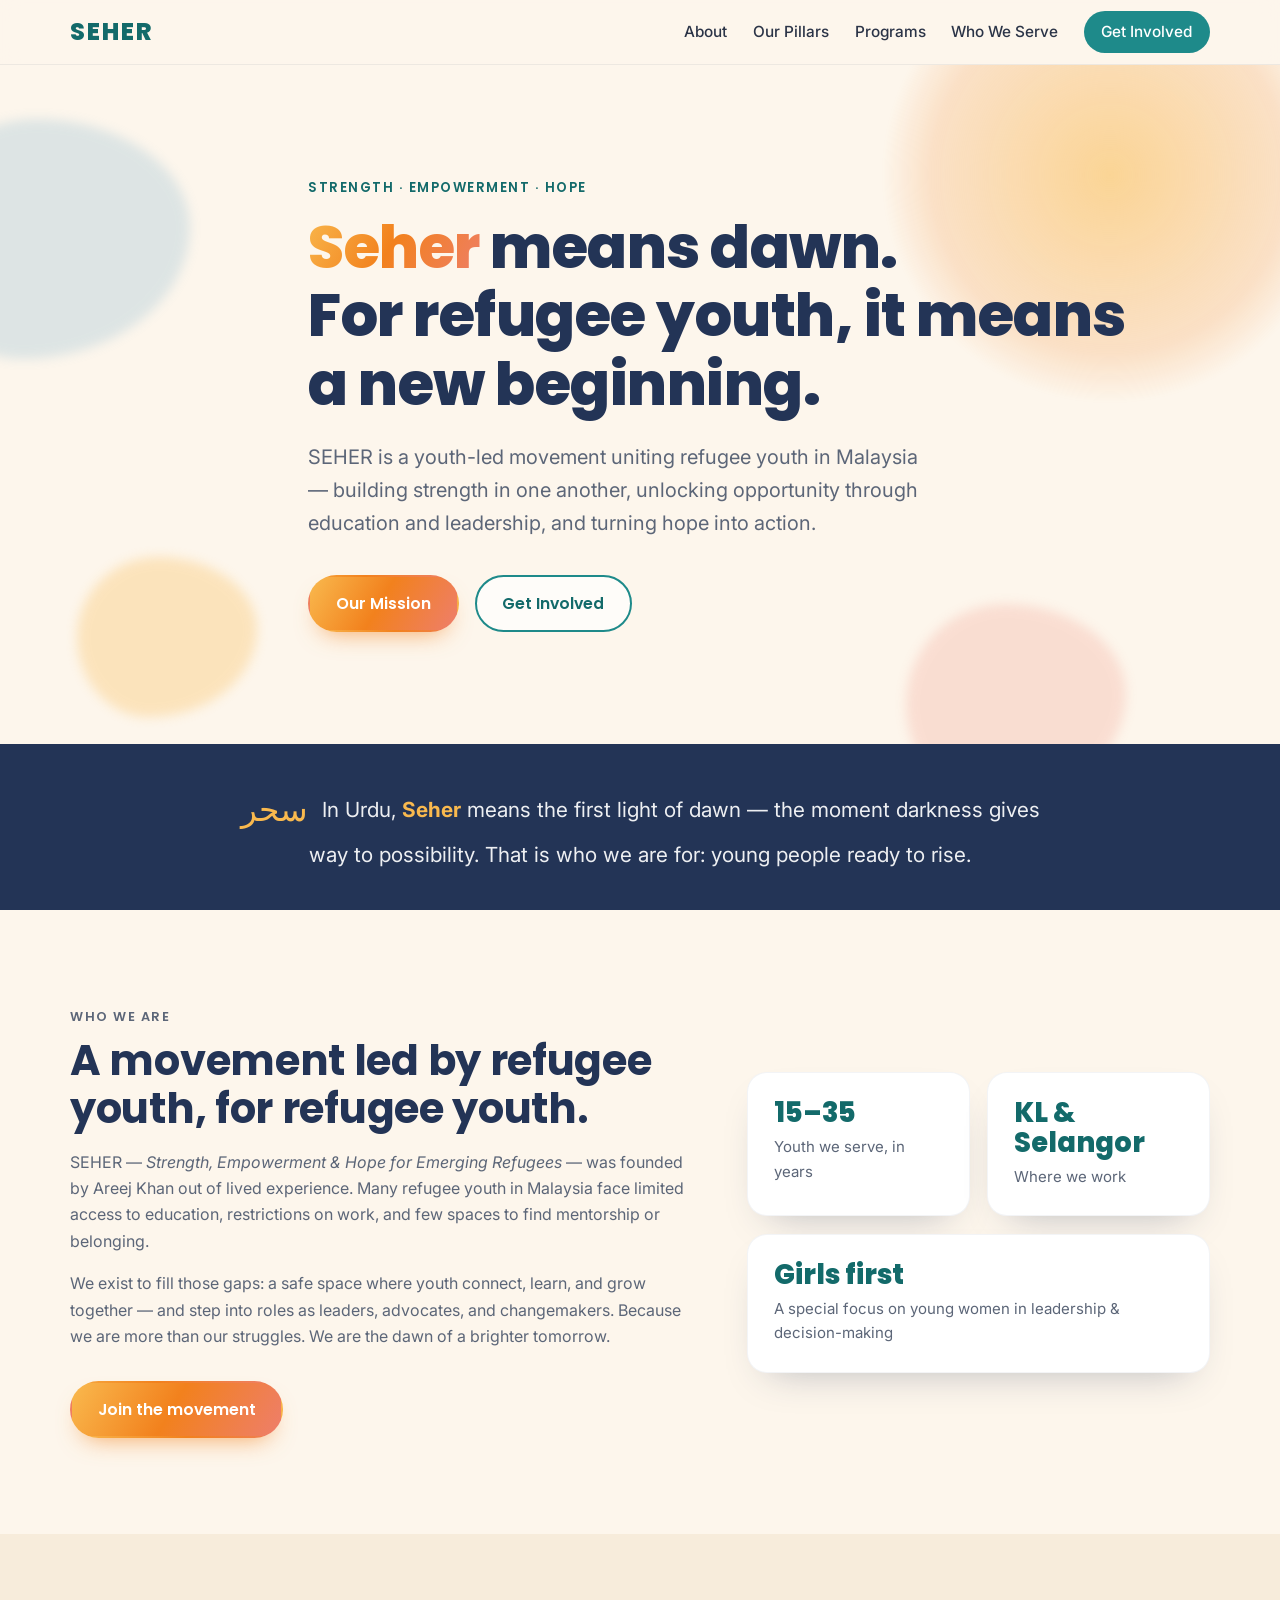
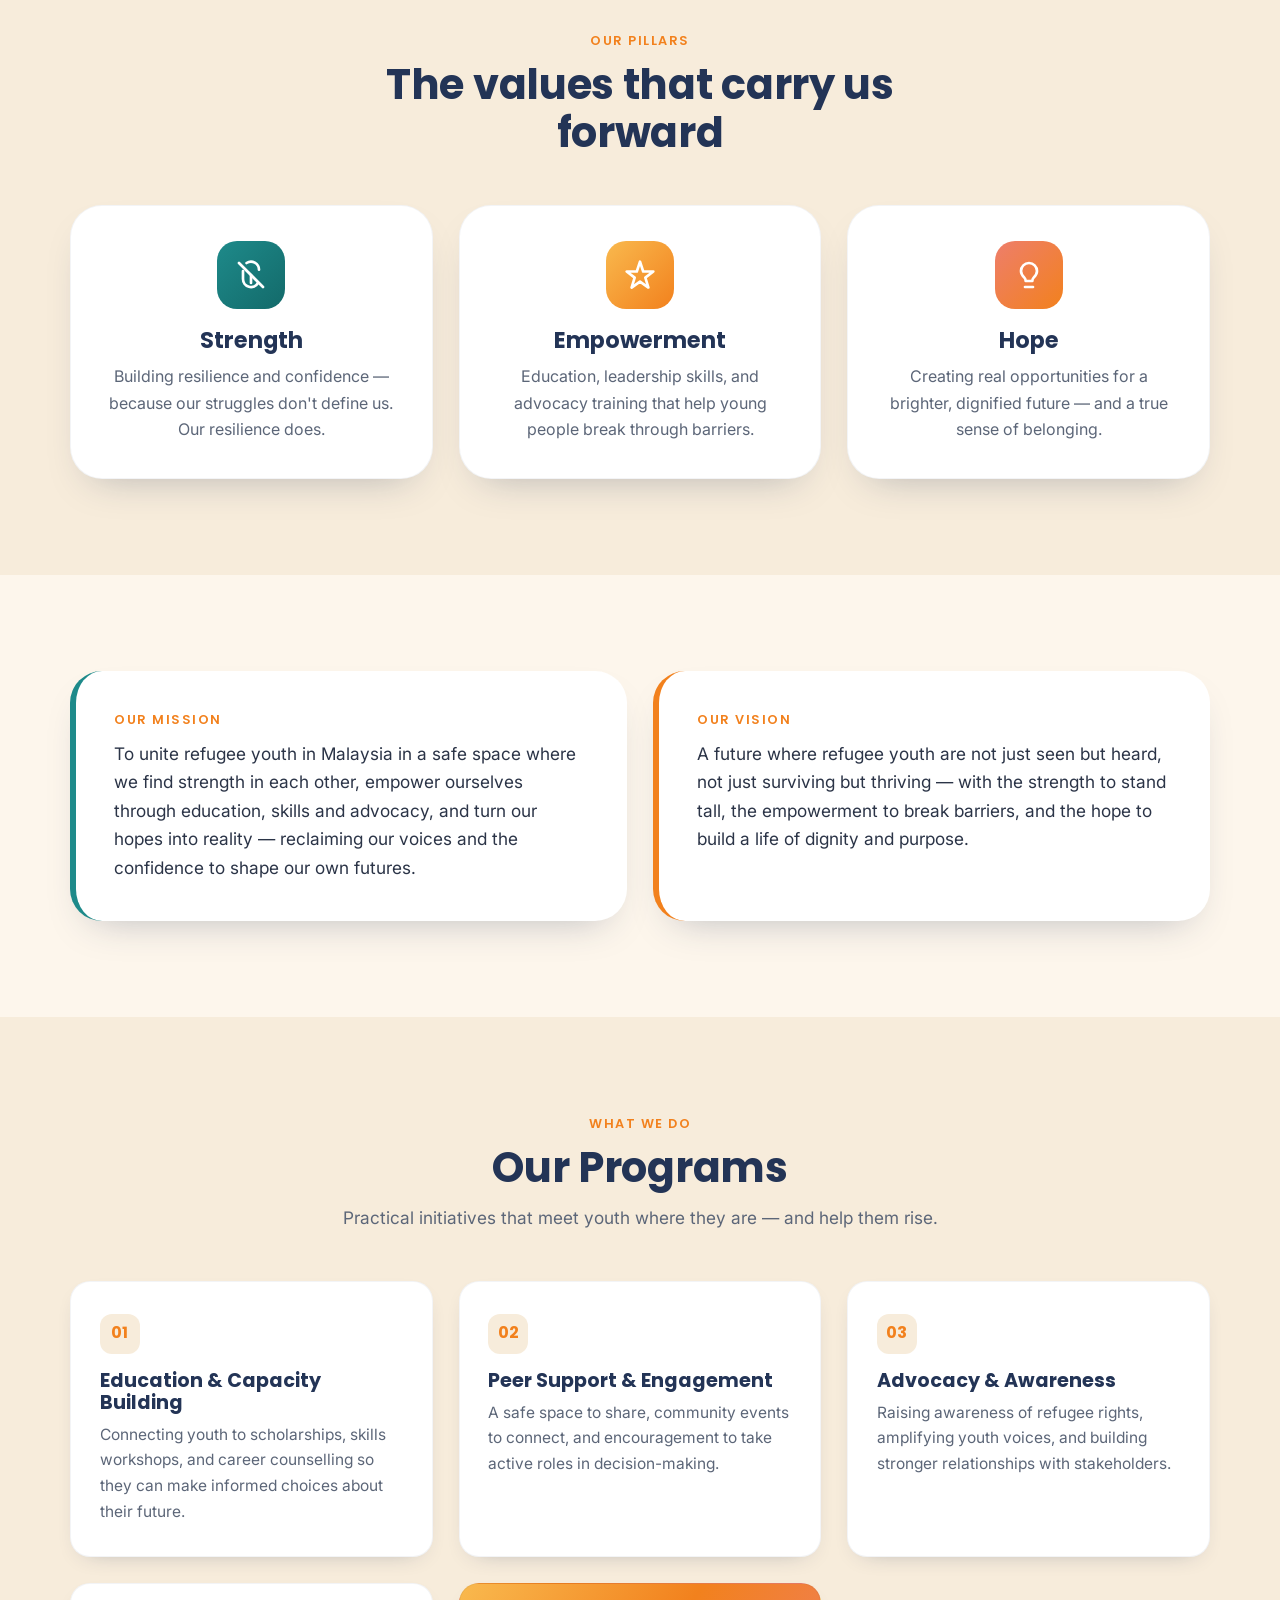
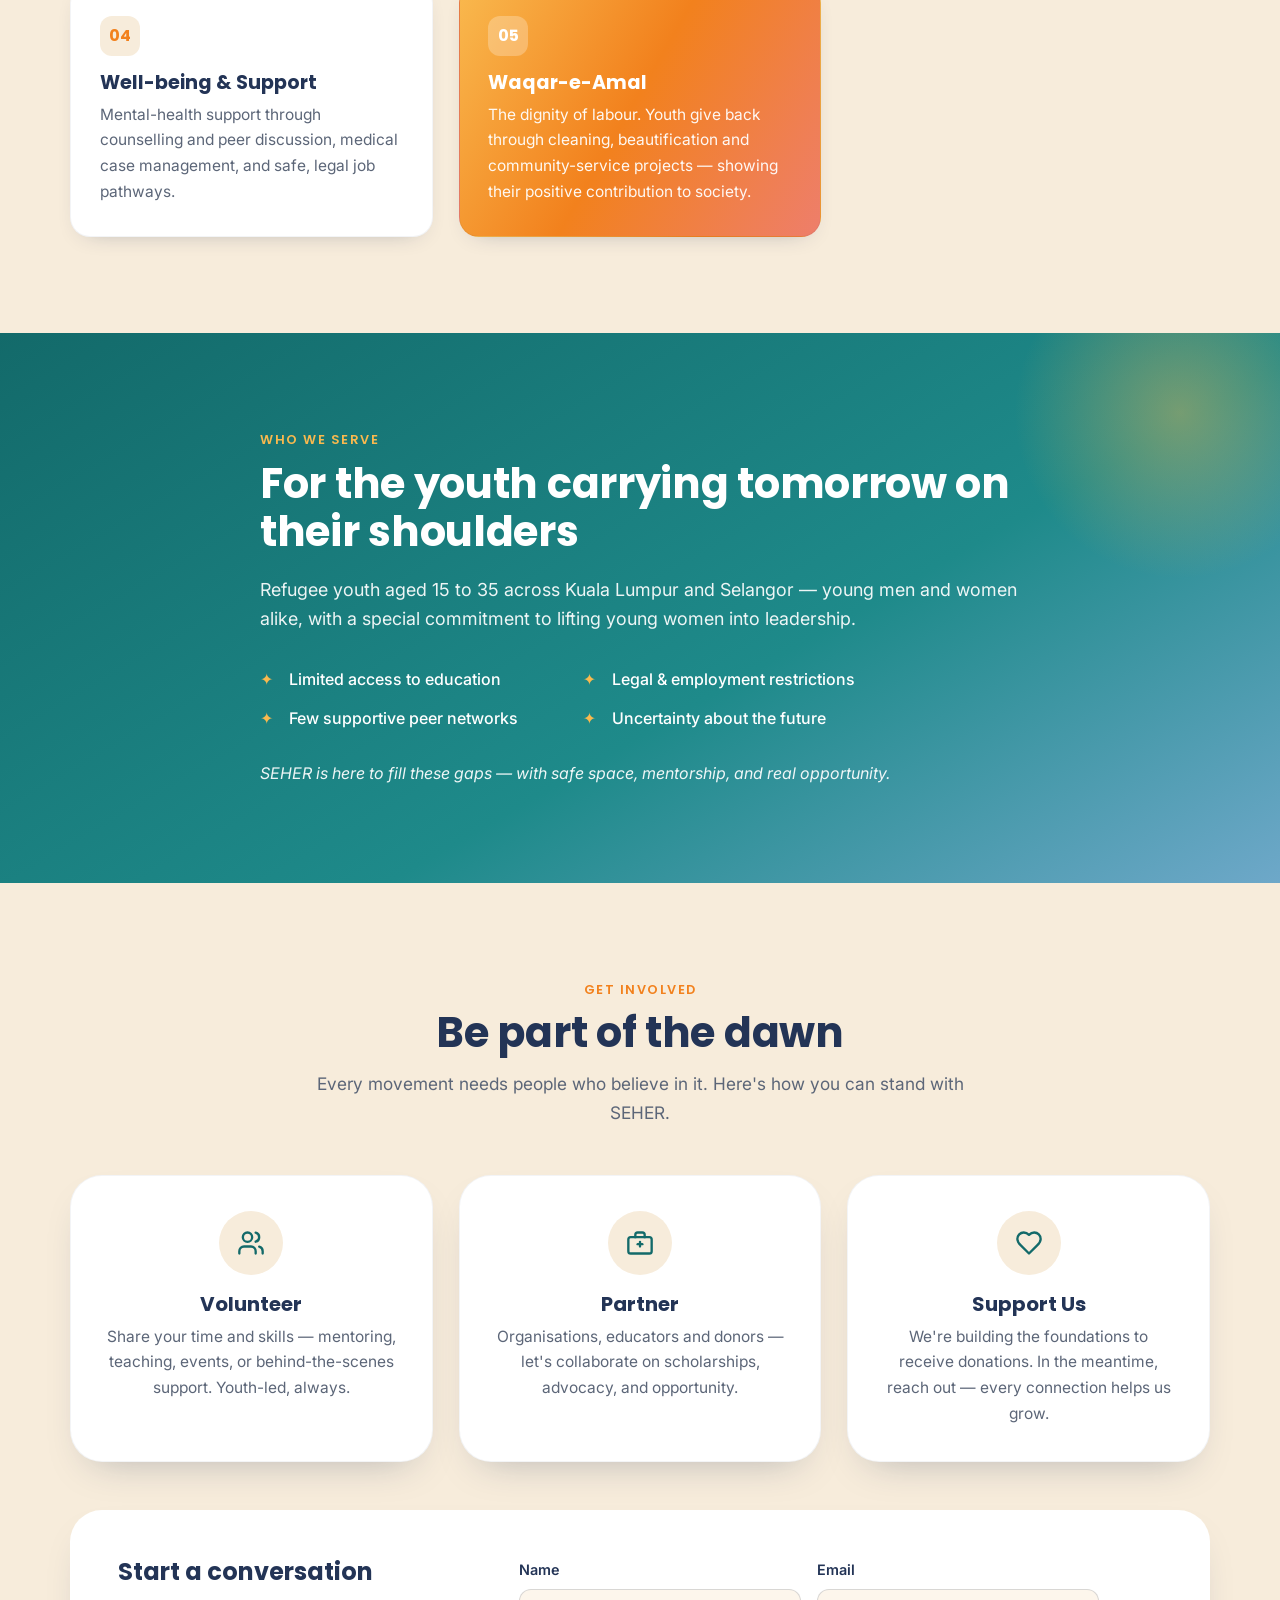
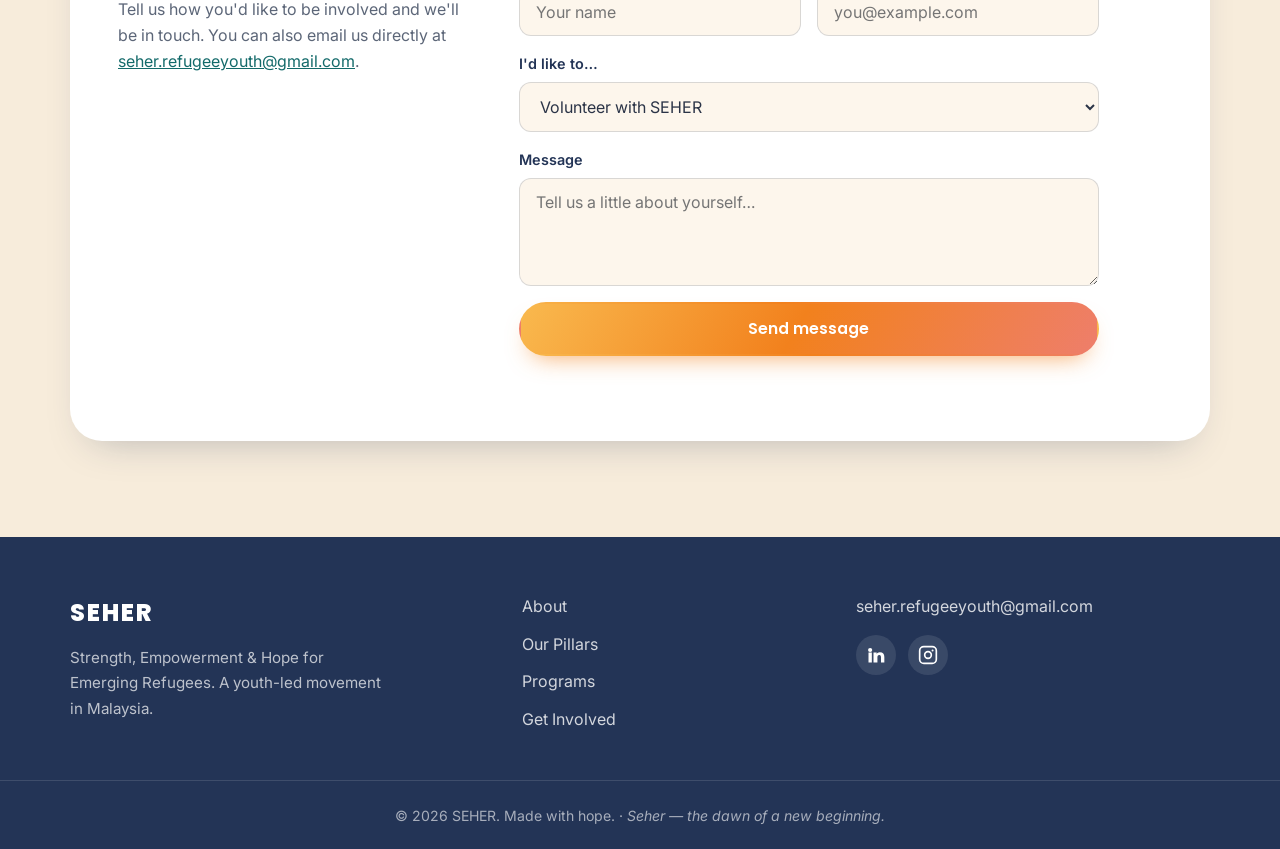
==== index.html @ a23292b6 "Add files via upload" ====
<!DOCTYPE html>
<html lang="en">
<head>
  <meta charset="UTF-8" />
  <meta name="viewport" content="width=device-width, initial-scale=1.0" />
  <title>SEHER — Strength, Empowerment &amp; Hope for Emerging Refugees</title>
  <meta name="description" content="SEHER is a youth-led movement empowering refugee youth in Malaysia through education, leadership, advocacy and community — turning hope into action." />

  <!-- Open Graph / social sharing -->
  <meta property="og:type" content="website" />
  <meta property="og:title" content="SEHER — Strength, Empowerment &amp; Hope for Emerging Refugees" />
  <meta property="og:description" content="A youth-led movement empowering refugee youth in Malaysia. Seher means dawn — a new beginning." />
  <meta property="og:image" content="assets/seher-logo.png" />

  <!-- Favicon: a small sunrise drawn inline, no file needed -->
  <link rel="icon" href="data:image/svg+xml,%3Csvg xmlns='http://www.w3.org/2000/svg' viewBox='0 0 32 32'%3E%3Ccircle cx='16' cy='18' r='8' fill='%23F9B94E'/%3E%3Crect x='2' y='22' width='28' height='8' fill='%232E9C9C'/%3E%3C/svg%3E" />

  <!-- Fonts -->
  <link rel="preconnect" href="https://fonts.googleapis.com" />
  <link rel="preconnect" href="https://fonts.gstatic.com" crossorigin />
  <link href="https://fonts.googleapis.com/css2?family=Poppins:wght@500;600;700;800&family=Inter:wght@400;500;600&display=swap" rel="stylesheet" />

  <link rel="stylesheet" href="styles.css" />
</head>
<body>

  <!-- ============ HEADER ============ -->
  <header class="site-header" id="top">
    <div class="container header-inner">
      <a href="#top" class="brand" aria-label="SEHER home">
        <img src="assets/seher-logo.png" alt="SEHER logo" class="brand-logo"
             onerror="this.style.display='none'; document.getElementById('brand-fallback').style.display='flex';" />
        <span id="brand-fallback" class="brand-fallback" style="display:none;">SEHER</span>
      </a>

      <nav class="nav" id="nav">
        <a href="#about">About</a>
        <a href="#pillars">Our Pillars</a>
        <a href="#programs">Programs</a>
        <a href="#serve">Who We Serve</a>
        <a href="#involved" class="nav-cta">Get Involved</a>
      </nav>

      <button class="nav-toggle" id="navToggle" aria-label="Open menu" aria-expanded="false">
        <span></span><span></span><span></span>
      </button>
    </div>
  </header>

  <!-- ============ HERO ============ -->
  <section class="hero">
    <!-- decorative sunrise scene -->
    <div class="hero-art" aria-hidden="true">
      <div class="sun"></div>
      <div class="blob blob-1"></div>
      <div class="blob blob-2"></div>
      <div class="blob blob-3"></div>
    </div>

    <div class="container hero-inner">
      <div class="hero-logo-col">
        <img src="assets/seher-logo.png" alt="SEHER logo" class="hero-logo"
             onerror="this.style.display='none';" />
      </div>
      <div class="hero-text">
      <p class="eyebrow">Strength · Empowerment · Hope</p>
      <h1 class="hero-title">
        <span class="accent">Seher</span> means dawn.<br />
        For refugee youth, it means a&nbsp;new&nbsp;beginning.
      </h1>
      <p class="hero-sub">
        SEHER is a youth-led movement uniting refugee youth in Malaysia —
        building strength in one another, unlocking opportunity through education and leadership,
        and turning hope into action.
      </p>
      <div class="hero-actions">
        <a href="#mission" class="btn btn-primary">Our Mission</a>
        <a href="#involved" class="btn btn-ghost">Get Involved</a>
      </div>
      </div>
    </div>
  </section>

  <!-- ============ MEANING STRIP ============ -->
  <section class="meaning">
    <div class="container">
      <p>
        <span class="meaning-word">سحر</span>
        In Urdu, <strong>Seher</strong> means the first light of dawn — the moment darkness gives way to possibility.
        That is who we are for: young people ready to rise.
      </p>
    </div>
  </section>

  <!-- ============ ABOUT ============ -->
  <section class="section" id="about">
    <div class="container about-grid">
      <div class="about-copy">
        <p class="section-eyebrow">Who We Are</p>
        <h2 class="section-title">A movement led by refugee youth, for refugee youth.</h2>
        <p>
          SEHER — <em>Strength, Empowerment &amp; Hope for Emerging Refugees</em> — was founded by
          Areej Khan out of lived experience. Many refugee youth in Malaysia face limited
          access to education, restrictions on work, and few spaces to find mentorship or belonging.
        </p>
        <p>
          We exist to fill those gaps: a safe space where youth connect, learn, and grow together —
          and step into roles as leaders, advocates, and changemakers. Because we are more than our
          struggles. We are the dawn of a brighter tomorrow.
        </p>
        <a href="#involved" class="btn btn-primary">Join the movement</a>
      </div>
      <div class="about-stats">
        <div class="stat-card">
          <span class="stat-num">15–35</span>
          <span class="stat-label">Youth we serve, in years</span>
        </div>
        <div class="stat-card">
          <span class="stat-num">KL &amp; Selangor</span>
          <span class="stat-label">Where we work</span>
        </div>
        <div class="stat-card stat-wide">
          <span class="stat-num">Girls first</span>
          <span class="stat-label">A special focus on young women in leadership &amp; decision-making</span>
        </div>
      </div>
    </div>
  </section>

  <!-- ============ PILLARS ============ -->
  <section class="section section-tint" id="pillars">
    <div class="container">
      <div class="section-head">
        <p class="section-eyebrow">Our Pillars</p>
        <h2 class="section-title">The values that carry us forward</h2>
      </div>
      <div class="pillars-grid">
        <article class="pillar-card">
          <div class="pillar-icon icon-strength" aria-hidden="true">
            <svg viewBox="0 0 24 24" fill="none" stroke="currentColor" stroke-width="2" stroke-linecap="round" stroke-linejoin="round"><path d="M18 8a6 6 0 0 0-9.33-5"/><path d="M6 9v6a6 6 0 0 0 11.21 3"/><path d="m3 3 18 18"/><path d="M12 12v6"/></svg>
          </div>
          <h3>Strength</h3>
          <p>Building resilience and confidence — because our struggles don't define us. Our resilience does.</p>
        </article>
        <article class="pillar-card">
          <div class="pillar-icon icon-empower" aria-hidden="true">
            <svg viewBox="0 0 24 24" fill="none" stroke="currentColor" stroke-width="2" stroke-linecap="round" stroke-linejoin="round"><path d="m12 2 2.4 7.4H22l-6 4.6 2.3 7.4L12 17l-6.3 4.4L8 14 2 9.4h7.6z"/></svg>
          </div>
          <h3>Empowerment</h3>
          <p>Education, leadership skills, and advocacy training that help young people break through barriers.</p>
        </article>
        <article class="pillar-card">
          <div class="pillar-icon icon-hope" aria-hidden="true">
            <svg viewBox="0 0 24 24" fill="none" stroke="currentColor" stroke-width="2" stroke-linecap="round" stroke-linejoin="round"><path d="M12 3a6 6 0 0 0-6 6c0 2.5 1.5 4 2.5 5 .8.8 1 1.5 1 2.5h5c0-1 .2-1.7 1-2.5 1-1 2.5-2.5 2.5-5a6 6 0 0 0-6-6Z"/><path d="M9 21h6"/></svg>
          </div>
          <h3>Hope</h3>
          <p>Creating real opportunities for a brighter, dignified future — and a true sense of belonging.</p>
        </article>
      </div>
    </div>
  </section>

  <!-- ============ MISSION & VISION ============ -->
  <section class="section" id="mission">
    <div class="container mv-grid">
      <div class="mv-card">
        <p class="section-eyebrow">Our Mission</p>
        <p class="mv-text">
          To unite refugee youth in Malaysia in a safe space where we find strength in
          each other, empower ourselves through education, skills and advocacy, and turn our hopes
          into reality — reclaiming our voices and the confidence to shape our own futures.
        </p>
      </div>
      <div class="mv-card mv-card-alt">
        <p class="section-eyebrow">Our Vision</p>
        <p class="mv-text">
          A future where refugee youth are not just seen but heard, not just surviving but
          thriving — with the strength to stand tall, the empowerment to break barriers, and the
          hope to build a life of dignity and purpose.
        </p>
      </div>
    </div>
  </section>

  <!-- ============ PROGRAMS ============ -->
  <section class="section section-tint" id="programs">
    <div class="container">
      <div class="section-head">
        <p class="section-eyebrow">What We Do</p>
        <h2 class="section-title">Our Programs</h2>
        <p class="section-lead">Practical initiatives that meet youth where they are — and help them rise.</p>
      </div>
      <div class="programs-grid">
        <article class="program-card">
          <span class="program-tag">01</span>
          <h3>Education &amp; Capacity Building</h3>
          <p>Connecting youth to scholarships, skills workshops, and career counselling so they can make informed choices about their future.</p>
        </article>
        <article class="program-card">
          <span class="program-tag">02</span>
          <h3>Peer Support &amp; Engagement</h3>
          <p>A safe space to share, community events to connect, and encouragement to take active roles in decision-making.</p>
        </article>
        <article class="program-card">
          <span class="program-tag">03</span>
          <h3>Advocacy &amp; Awareness</h3>
          <p>Raising awareness of refugee rights, amplifying youth voices, and building stronger relationships with stakeholders.</p>
        </article>
        <article class="program-card">
          <span class="program-tag">04</span>
          <h3>Well-being &amp; Support</h3>
          <p>Mental-health support through counselling and peer discussion, medical case management, and safe, legal job pathways.</p>
        </article>
        <article class="program-card program-card-feature">
          <span class="program-tag">05</span>
          <h3>Waqar-e-Amal</h3>
          <p>The dignity of labour. Youth give back through cleaning, beautification and community-service projects — showing their positive contribution to society.</p>
        </article>
      </div>
    </div>
  </section>

  <!-- ============ WHO WE SERVE ============ -->
  <section class="section serve" id="serve">
    <div class="container serve-inner">
      <p class="section-eyebrow light">Who We Serve</p>
      <h2 class="section-title light">For the youth carrying tomorrow on their shoulders</h2>
      <p class="serve-lead">
        Refugee youth aged 15 to 35 across Kuala Lumpur and Selangor — young men and
        women alike, with a special commitment to lifting young women into leadership.
      </p>
      <ul class="serve-list">
        <li>Limited access to education</li>
        <li>Legal &amp; employment restrictions</li>
        <li>Few supportive peer networks</li>
        <li>Uncertainty about the future</li>
      </ul>
      <p class="serve-note">SEHER is here to fill these gaps — with safe space, mentorship, and real opportunity.</p>
    </div>
  </section>

  <!-- ============ GET INVOLVED ============ -->
  <section class="section section-tint" id="involved">
    <div class="container">
      <div class="section-head">
        <p class="section-eyebrow">Get Involved</p>
        <h2 class="section-title">Be part of the dawn</h2>
        <p class="section-lead">Every movement needs people who believe in it. Here's how you can stand with SEHER.</p>
      </div>

      <div class="involved-grid">
        <article class="involved-card">
          <div class="involved-icon" aria-hidden="true">
            <svg viewBox="0 0 24 24" fill="none" stroke="currentColor" stroke-width="2" stroke-linecap="round" stroke-linejoin="round"><path d="M16 21v-2a4 4 0 0 0-4-4H6a4 4 0 0 0-4 4v2"/><circle cx="9" cy="7" r="4"/><path d="M22 21v-2a4 4 0 0 0-3-3.87"/><path d="M16 3.13a4 4 0 0 1 0 7.75"/></svg>
          </div>
          <h3>Volunteer</h3>
          <p>Share your time and skills — mentoring, teaching, events, or behind-the-scenes support. Youth-led, always.</p>
        </article>
        <article class="involved-card">
          <div class="involved-icon" aria-hidden="true">
            <svg viewBox="0 0 24 24" fill="none" stroke="currentColor" stroke-width="2" stroke-linecap="round" stroke-linejoin="round"><path d="M8 7V5a2 2 0 0 1 2-2h4a2 2 0 0 1 2 2v2"/><rect x="2" y="7" width="20" height="14" rx="2"/><path d="M12 11v4"/><path d="M10 13h4"/></svg>
          </div>
          <h3>Partner</h3>
          <p>Organisations, educators and donors — let's collaborate on scholarships, advocacy, and opportunity.</p>
        </article>
        <article class="involved-card">
          <div class="involved-icon" aria-hidden="true">
            <svg viewBox="0 0 24 24" fill="none" stroke="currentColor" stroke-width="2" stroke-linecap="round" stroke-linejoin="round"><path d="M19 14c1.49-1.46 3-3.21 3-5.5A5.5 5.5 0 0 0 16.5 3c-1.76 0-3 .5-4.5 2-1.5-1.5-2.74-2-4.5-2A5.5 5.5 0 0 0 2 8.5c0 2.3 1.5 4.05 3 5.5l7 7Z"/></svg>
          </div>
          <h3>Support Us</h3>
          <p>We're building the foundations to receive donations. In the meantime, reach out — every connection helps us grow.</p>
        </article>
      </div>

      <!-- Contact form -->
      <div class="form-wrap">
        <div class="form-intro">
          <h3>Start a conversation</h3>
          <p>Tell us how you'd like to be involved and we'll be in touch. You can also email us directly at
            <a href="mailto:seher.refugeeyouth@gmail.com">seher.refugeeyouth@gmail.com</a>.</p>
        </div>
        <form class="contact-form" action="https://formspree.io/f/xgoqqdog" method="POST" id="contactForm">
          <div class="field-row">
            <label class="field">
              <span>Name</span>
              <input type="text" name="name" required placeholder="Your name" />
            </label>
            <label class="field">
              <span>Email</span>
              <input type="email" name="email" required placeholder="you@example.com" />
            </label>
          </div>
          <label class="field">
            <span>I'd like to…</span>
            <select name="interest">
              <option>Volunteer with SEHER</option>
              <option>Partner with SEHER</option>
              <option>Support / donate in future</option>
              <option>Something else</option>
            </select>
          </label>
          <label class="field">
            <span>Message</span>
            <textarea name="message" rows="4" placeholder="Tell us a little about yourself…"></textarea>
          </label>
          <button type="submit" class="btn btn-primary btn-block">Send message</button>
          <p class="form-status" id="formStatus" role="status"></p>
        </form>
      </div>
    </div>
  </section>

  <!-- ============ FOOTER ============ -->
  <footer class="site-footer">
    <div class="container footer-inner">
      <div class="footer-brand">
        <img src="assets/seher-logo.png" alt="SEHER logo" class="footer-logo"
             onerror="this.style.display='none'; document.getElementById('footer-fallback').style.display='block';" />
        <span id="footer-fallback" class="brand-fallback" style="display:none;">SEHER</span>
        <p>Strength, Empowerment &amp; Hope for Emerging Refugees. A youth-led movement in Malaysia.</p>
      </div>
      <nav class="footer-links">
        <a href="#about">About</a>
        <a href="#pillars">Our Pillars</a>
        <a href="#programs">Programs</a>
        <a href="#involved">Get Involved</a>
      </nav>
      <div class="footer-contact">
        <a href="mailto:seher.refugeeyouth@gmail.com">seher.refugeeyouth@gmail.com</a>
        <div class="socials">
          <a href="https://www.linkedin.com/company/seher-refugee-youth/" target="_blank" rel="noopener" aria-label="LinkedIn">
            <svg viewBox="0 0 24 24" fill="currentColor"><path d="M4.98 3.5a2.5 2.5 0 1 1 0 5 2.5 2.5 0 0 1 0-5ZM3 9h4v12H3zM9 9h3.8v1.7h.05c.53-1 1.83-2.05 3.77-2.05C20.4 8.65 22 10.9 22 14.3V21h-4v-5.9c0-1.4-.03-3.2-2-3.2-2 0-2.3 1.55-2.3 3.1V21H9z"/></svg>
          </a>
          <a href="https://www.instagram.com/seher_refugee_youth/" target="_blank" rel="noopener" aria-label="Instagram">
            <svg viewBox="0 0 24 24" fill="none" stroke="currentColor" stroke-width="2"><rect x="2" y="2" width="20" height="20" rx="5"/><circle cx="12" cy="12" r="4"/><circle cx="17.5" cy="6.5" r="1.2" fill="currentColor" stroke="none"/></svg>
          </a>
        </div>
      </div>
    </div>
    <div class="footer-bottom">
      <p>© <span id="year"></span> SEHER. Made with hope. · <em>Seher — the dawn of a new beginning.</em></p>
    </div>
  </footer>

  <script src="script.js"></script>
</body>
</html>
---- styles.css ----
/* ===================================================================
   SEHER — design system
   Palette drawn from the logo: teal, sunrise orange, gold, coral,
   navy ink on warm cream.
=================================================================== */
:root {
  --cream:      #FDF6EC;
  --cream-deep: #F7ECDB;
  --teal:       #1E8A8A;
  --teal-deep:  #136A6A;
  --orange:     #F2811D;
  --gold:       #F9B94E;
  --coral:      #EE7E6B;
  --blue:       #6EA8C9;
  --navy:       #233456;
  --ink:        #2B3447;
  --muted:      #5C6678;
  --white:      #ffffff;

  --radius-sm: 12px;
  --radius:    20px;
  --radius-lg: 32px;
  --shadow:    0 18px 40px -22px rgba(35, 52, 86, .35);
  --shadow-sm: 0 8px 24px -16px rgba(35, 52, 86, .45);

  --maxw: 1140px;
  --sunrise: linear-gradient(120deg, var(--gold) 0%, var(--orange) 48%, var(--coral) 100%);
}

* { box-sizing: border-box; }
html { scroll-behavior: smooth; }
body {
  margin: 0;
  font-family: "Inter", system-ui, sans-serif;
  color: var(--ink);
  background: var(--cream);
  line-height: 1.65;
  -webkit-font-smoothing: antialiased;
}
img { max-width: 100%; display: block; }
a { color: var(--teal-deep); }

h1, h2, h3 { font-family: "Poppins", sans-serif; line-height: 1.15; color: var(--navy); margin: 0; }

.container { width: min(var(--maxw), 92%); margin-inline: auto; }

/* ---------- Buttons ---------- */
.btn {
  display: inline-flex; align-items: center; justify-content: center;
  gap: .5rem;
  padding: .85rem 1.6rem;
  border-radius: 999px;
  font-family: "Poppins", sans-serif;
  font-weight: 600;
  font-size: .98rem;
  text-decoration: none;
  border: 2px solid transparent;
  cursor: pointer;
  transition: transform .18s ease, box-shadow .18s ease, background .18s ease;
}
.btn-primary { background: var(--sunrise); color: #fff; box-shadow: 0 12px 24px -12px rgba(242,129,29,.7); }
.btn-primary:hover { transform: translateY(-2px); box-shadow: 0 18px 30px -12px rgba(242,129,29,.8); }
.btn-ghost { background: rgba(255,255,255,.7); color: var(--teal-deep); border-color: var(--teal); }
.btn-ghost:hover { background: #fff; transform: translateY(-2px); }
.btn-block { width: 100%; }

/* ---------- Header ---------- */
.site-header {
  position: sticky; top: 0; z-index: 50;
  background: rgba(253, 246, 236, .82);
  backdrop-filter: blur(10px);
  border-bottom: 1px solid rgba(35,52,86,.07);
}
.header-inner { display: flex; align-items: center; justify-content: space-between; padding: .7rem 0; }
.brand { display: flex; align-items: center; text-decoration: none; }
.brand-logo { height: 52px; width: auto; mix-blend-mode: multiply; }
.brand-fallback {
  font-family: "Poppins", sans-serif; font-weight: 800; letter-spacing: 2px;
  font-size: 1.5rem; color: var(--teal-deep);
}
.nav { display: flex; align-items: center; gap: 1.6rem; }
.nav a {
  text-decoration: none; color: var(--ink); font-weight: 500; font-size: .96rem;
  position: relative; transition: color .15s;
}
.nav a:not(.nav-cta):hover { color: var(--teal-deep); }
.nav a:not(.nav-cta)::after {
  content: ""; position: absolute; left: 0; bottom: -6px; height: 2px; width: 0;
  background: var(--orange); transition: width .2s ease;
}
.nav a:not(.nav-cta):hover::after { width: 100%; }
.nav-cta {
  background: var(--teal); color: #fff !important; padding: .5rem 1.1rem;
  border-radius: 999px; font-weight: 600;
}
.nav-cta:hover { background: var(--teal-deep); }
.nav-toggle { display: none; background: none; border: 0; cursor: pointer; padding: .4rem; }
.nav-toggle span { display: block; width: 24px; height: 2.5px; background: var(--navy); border-radius: 2px; margin: 5px 0; transition: .25s; }

/* ---------- Hero ---------- */
.hero { position: relative; overflow: hidden; padding: clamp(3.5rem, 9vw, 7rem) 0 clamp(4rem, 9vw, 7rem); }
.hero-art { position: absolute; inset: 0; z-index: 0; pointer-events: none; }
.hero-art .sun {
  position: absolute; top: -120px; right: -60px; width: 460px; height: 460px; border-radius: 50%;
  background: radial-gradient(circle at 50% 50%, rgba(249,185,78,.55), rgba(242,129,29,.18) 55%, transparent 70%);
  filter: blur(2px);
}
.blob { position: absolute; border-radius: 45% 55% 60% 40% / 50% 45% 55% 50%; opacity: .5; filter: blur(6px); }
.blob-1 { width: 280px; height: 240px; top: 8%; left: -90px; background: var(--blue); opacity: .22; }
.blob-2 { width: 220px; height: 200px; bottom: -60px; right: 12%; background: var(--coral); opacity: .2; }
.blob-3 { width: 180px; height: 160px; bottom: 4%; left: 6%; background: var(--gold); opacity: .3; }
.hero-inner {
  position: relative; z-index: 1;
  display: grid; grid-template-columns: minmax(150px, 200px) 1fr;
  gap: clamp(1.25rem, 3vw, 2.5rem); align-items: center;
}
.hero-logo-col { display: flex; justify-content: flex-start; }
.hero-logo {
  width: 100%; max-width: 210px; aspect-ratio: 1 / 1; height: auto;
  border-radius: 50%; object-fit: cover; mix-blend-mode: multiply;
  margin-left: -18px;
}
.hero-text { min-width: 0; }
.eyebrow {
  font-family: "Poppins", sans-serif; font-weight: 600; letter-spacing: 1.5px; text-transform: uppercase;
  font-size: .82rem; color: var(--teal-deep); margin: 0 0 1rem;
}
.hero-title { font-size: clamp(2.1rem, 5.4vw, 3.7rem); font-weight: 800; letter-spacing: -.5px; }
.hero-title .accent {
  background: var(--sunrise); -webkit-background-clip: text; background-clip: text; color: transparent;
}
.hero-sub { font-size: clamp(1.05rem, 2vw, 1.25rem); color: var(--muted); margin: 1.4rem 0 2.2rem; max-width: 620px; }
.hero-actions { display: flex; flex-wrap: wrap; gap: 1rem; }

/* ---------- Meaning strip ---------- */
.meaning { background: var(--navy); color: #fff; padding: 2.4rem 0; }
.meaning p { margin: 0; text-align: center; font-size: clamp(1.05rem, 2.2vw, 1.3rem); max-width: 820px; margin-inline: auto; color: rgba(255,255,255,.92); }
.meaning strong { color: var(--gold); }
.meaning-word {
  display: inline-block; font-size: 1.6em; color: var(--gold); margin-right: .5rem; vertical-align: -.12em;
  font-family: "Poppins", sans-serif;
}

/* ---------- Sections ---------- */
.section { padding: clamp(3.5rem, 8vw, 6rem) 0; }
.section-tint { background: var(--cream-deep); }
.section-eyebrow {
  font-family: "Poppins", sans-serif; font-weight: 600; letter-spacing: 1.5px; text-transform: uppercase;
  font-size: .8rem; color: var(--orange); margin: 0 0 .6rem;
}
.section-eyebrow.light { color: var(--gold); }
.section-title { font-size: clamp(1.7rem, 3.6vw, 2.6rem); font-weight: 700; letter-spacing: -.3px; }
.section-title.light { color: #fff; }
.section-head { text-align: center; max-width: 680px; margin: 0 auto 3rem; }
.section-lead { color: var(--muted); margin-top: .8rem; font-size: 1.08rem; }

/* ---------- About ---------- */
.about-grid { display: grid; grid-template-columns: 1.15fr .85fr; gap: 3.2rem; align-items: center; }
.about-copy p { color: var(--muted); }
.about-copy .btn { margin-top: 1rem; }
.about-stats { display: grid; grid-template-columns: 1fr 1fr; gap: 1.1rem; }
.stat-card {
  background: #fff; border-radius: var(--radius); padding: 1.6rem; box-shadow: var(--shadow);
  border: 1px solid rgba(35,52,86,.05);
}
.stat-wide { grid-column: 1 / -1; }
.stat-num { display: block; font-family: "Poppins", sans-serif; font-weight: 800; font-size: 1.7rem; color: var(--teal-deep); line-height: 1.1; }
.stat-label { display: block; color: var(--muted); font-size: .94rem; margin-top: .4rem; }

/* ---------- Pillars ---------- */
.pillars-grid { display: grid; grid-template-columns: repeat(3, 1fr); gap: 1.6rem; }
.pillar-card {
  background: #fff; border-radius: var(--radius-lg); padding: 2.2rem; text-align: center;
  box-shadow: var(--shadow); border: 1px solid rgba(35,52,86,.05);
  transition: transform .2s ease, box-shadow .2s ease;
}
.pillar-card:hover { transform: translateY(-6px); }
.pillar-icon {
  width: 68px; height: 68px; border-radius: 20px; margin: 0 auto 1.2rem;
  display: grid; place-items: center; color: #fff;
}
.pillar-icon svg { width: 32px; height: 32px; }
.icon-strength { background: linear-gradient(135deg, var(--teal), var(--teal-deep)); }
.icon-empower  { background: linear-gradient(135deg, var(--gold), var(--orange)); }
.icon-hope     { background: linear-gradient(135deg, var(--coral), var(--orange)); }
.pillar-card h3 { font-size: 1.4rem; margin-bottom: .6rem; }
.pillar-card p { color: var(--muted); margin: 0; }

/* ---------- Mission & Vision ---------- */
.mv-grid { display: grid; grid-template-columns: 1fr 1fr; gap: 1.6rem; }
.mv-card {
  background: #fff; border-radius: var(--radius-lg); padding: 2.4rem;
  box-shadow: var(--shadow); border-left: 6px solid var(--teal);
}
.mv-card-alt { border-left-color: var(--orange); }
.mv-text { font-size: 1.08rem; color: var(--ink); margin: 0; }

/* ---------- Programs ---------- */
.programs-grid { display: grid; grid-template-columns: repeat(3, 1fr); gap: 1.6rem; }
.program-card {
  background: #fff; border-radius: var(--radius); padding: 2rem 1.8rem;
  box-shadow: var(--shadow-sm); border: 1px solid rgba(35,52,86,.05);
  transition: transform .2s ease;
}
.program-card:hover { transform: translateY(-5px); }
.program-tag {
  display: inline-grid; place-items: center; width: 40px; height: 40px; border-radius: 12px;
  background: var(--cream-deep); color: var(--orange); font-family: "Poppins", sans-serif;
  font-weight: 700; margin-bottom: 1rem;
}
.program-card h3 { font-size: 1.2rem; margin-bottom: .5rem; }
.program-card p { color: var(--muted); margin: 0; font-size: .97rem; }
.program-card-feature { background: var(--sunrise); color: #fff; }
.program-card-feature h3 { color: #fff; }
.program-card-feature p { color: rgba(255,255,255,.94); }
.program-card-feature .program-tag { background: rgba(255,255,255,.25); color: #fff; }

/* ---------- Who we serve ---------- */
.serve { background: linear-gradient(150deg, var(--teal-deep), var(--teal) 60%, var(--blue)); position: relative; overflow: hidden; }
.serve::after {
  content: ""; position: absolute; top: -100px; right: -80px; width: 360px; height: 360px; border-radius: 50%;
  background: radial-gradient(circle, rgba(249,185,78,.4), transparent 65%);
}
.serve-inner { position: relative; z-index: 1; max-width: 760px; }
.serve-lead { color: rgba(255,255,255,.92); font-size: 1.12rem; margin: 1.2rem 0 2rem; }
.serve-list {
  list-style: none; padding: 0; margin: 0 0 1.8rem; display: grid;
  grid-template-columns: 1fr 1fr; gap: .8rem 1.6rem; max-width: 620px;
}
.serve-list li {
  position: relative; padding-left: 1.8rem; color: #fff; font-weight: 500;
}
.serve-list li::before {
  content: "✦"; position: absolute; left: 0; color: var(--gold); font-size: 1rem;
}
.serve-note { color: rgba(255,255,255,.92); font-style: italic; margin: 0; }

/* ---------- Get involved ---------- */
.involved-grid { display: grid; grid-template-columns: repeat(3, 1fr); gap: 1.6rem; margin-bottom: 3rem; }
.involved-card {
  background: #fff; border-radius: var(--radius-lg); padding: 2.2rem; text-align: center;
  box-shadow: var(--shadow); border: 1px solid rgba(35,52,86,.05);
  transition: transform .2s ease;
}
.involved-card:hover { transform: translateY(-6px); }
.involved-icon {
  width: 64px; height: 64px; border-radius: 50%; margin: 0 auto 1.1rem;
  display: grid; place-items: center; background: var(--cream-deep); color: var(--teal-deep);
}
.involved-icon svg { width: 28px; height: 28px; }
.involved-card h3 { font-size: 1.25rem; margin-bottom: .5rem; }
.involved-card p { color: var(--muted); margin: 0; font-size: .97rem; }

/* ---------- Form ---------- */
.form-wrap {
  background: #fff; border-radius: var(--radius-lg); padding: clamp(1.8rem, 4vw, 3rem);
  box-shadow: var(--shadow); display: grid; grid-template-columns: .85fr 1.15fr; gap: 2.6rem; align-items: start;
}
.form-intro h3 { font-size: 1.5rem; margin-bottom: .6rem; }
.form-intro p { color: var(--muted); margin: 0; }
.contact-form { display: grid; gap: 1rem; }
.field-row { display: grid; grid-template-columns: 1fr 1fr; gap: 1rem; }
.field { display: grid; gap: .4rem; }
.field span { font-weight: 600; font-size: .9rem; color: var(--navy); }
.field input, .field select, .field textarea {
  font-family: inherit; font-size: 1rem; padding: .8rem 1rem; border-radius: var(--radius-sm);
  border: 1.5px solid rgba(35,52,86,.16); background: var(--cream); color: var(--ink);
  transition: border-color .15s, box-shadow .15s; resize: vertical;
}
.field input:focus, .field select:focus, .field textarea:focus {
  outline: none; border-color: var(--teal); box-shadow: 0 0 0 3px rgba(30,138,138,.15); background: #fff;
}
.form-status { margin: .2rem 0 0; font-size: .94rem; font-weight: 500; min-height: 1.2em; }
.form-status.ok { color: var(--teal-deep); }
.form-status.err { color: #c0432f; }

/* ---------- Footer ---------- */
.site-footer { background: var(--navy); color: rgba(255,255,255,.85); padding: 3.5rem 0 0; }
.footer-inner { display: grid; grid-template-columns: 1.4fr 1fr 1.2fr; gap: 2.4rem; align-items: start; }
.footer-logo {
  height: 64px; width: auto; margin-bottom: 1rem;
  background: #fff; padding: 10px; border-radius: 18px;
  box-shadow: 0 10px 24px -14px rgba(0,0,0,.6);
}
.footer-brand .brand-fallback { color: #fff; display: block; margin-bottom: .8rem; }
.footer-brand p { margin: 0; font-size: .95rem; color: rgba(255,255,255,.7); max-width: 320px; }
.footer-links { display: grid; gap: .7rem; }
.footer-links a, .footer-contact a { color: rgba(255,255,255,.8); text-decoration: none; transition: color .15s; }
.footer-links a:hover, .footer-contact a:hover { color: var(--gold); }
.footer-contact { display: grid; gap: 1rem; }
.socials { display: flex; gap: .8rem; }
.socials a {
  width: 40px; height: 40px; border-radius: 50%; background: rgba(255,255,255,.1);
  display: grid; place-items: center; color: #fff; transition: background .15s, transform .15s;
}
.socials a:hover { background: var(--teal); transform: translateY(-2px); }
.socials svg { width: 20px; height: 20px; }
.footer-bottom { border-top: 1px solid rgba(255,255,255,.12); margin-top: 3rem; padding: 1.4rem 0; text-align: center; }
.footer-bottom p { margin: 0; font-size: .88rem; color: rgba(255,255,255,.6); }

/* ===================================================================
   Responsive
=================================================================== */
@media (max-width: 900px) {
  .nav {
    position: fixed; inset: 0 0 0 auto; width: min(78%, 320px);
    flex-direction: column; align-items: flex-start; justify-content: flex-start;
    gap: 1.2rem; background: var(--cream); padding: 5.5rem 2rem 2rem;
    box-shadow: -10px 0 40px -20px rgba(0,0,0,.4);
    transform: translateX(100%); transition: transform .28s ease; z-index: 40;
  }
  .nav.open { transform: translateX(0); }
  .nav a { font-size: 1.1rem; }
  .nav-toggle { display: block; z-index: 60; }
  .nav-toggle.open span:nth-child(1) { transform: translateY(7.5px) rotate(45deg); }
  .nav-toggle.open span:nth-child(2) { opacity: 0; }
  .nav-toggle.open span:nth-child(3) { transform: translateY(-7.5px) rotate(-45deg); }

  .hero-inner { grid-template-columns: 1fr; gap: 1.4rem; }
  .hero-logo-col { justify-content: flex-start; }
  .hero-logo { max-width: 160px; margin-left: 0; }
  .about-grid, .mv-grid, .form-wrap { grid-template-columns: 1fr; gap: 2rem; }
  .pillars-grid, .programs-grid, .involved-grid { grid-template-columns: 1fr; }
}
@media (min-width: 560px) and (max-width: 900px) {
  .pillars-grid, .programs-grid, .involved-grid { grid-template-columns: 1fr 1fr; }
  .program-card-feature { grid-column: 1 / -1; }
}
@media (max-width: 620px) {
  .hero-logo { max-width: 140px; }
  .field-row { grid-template-columns: 1fr; }
  .serve-list { grid-template-columns: 1fr; }
  .footer-inner { grid-template-columns: 1fr; gap: 1.8rem; }
  .hero-actions .btn { flex: 1; }
}

@media (prefers-reduced-motion: reduce) {
  * { scroll-behavior: auto !important; transition: none !important; }
}
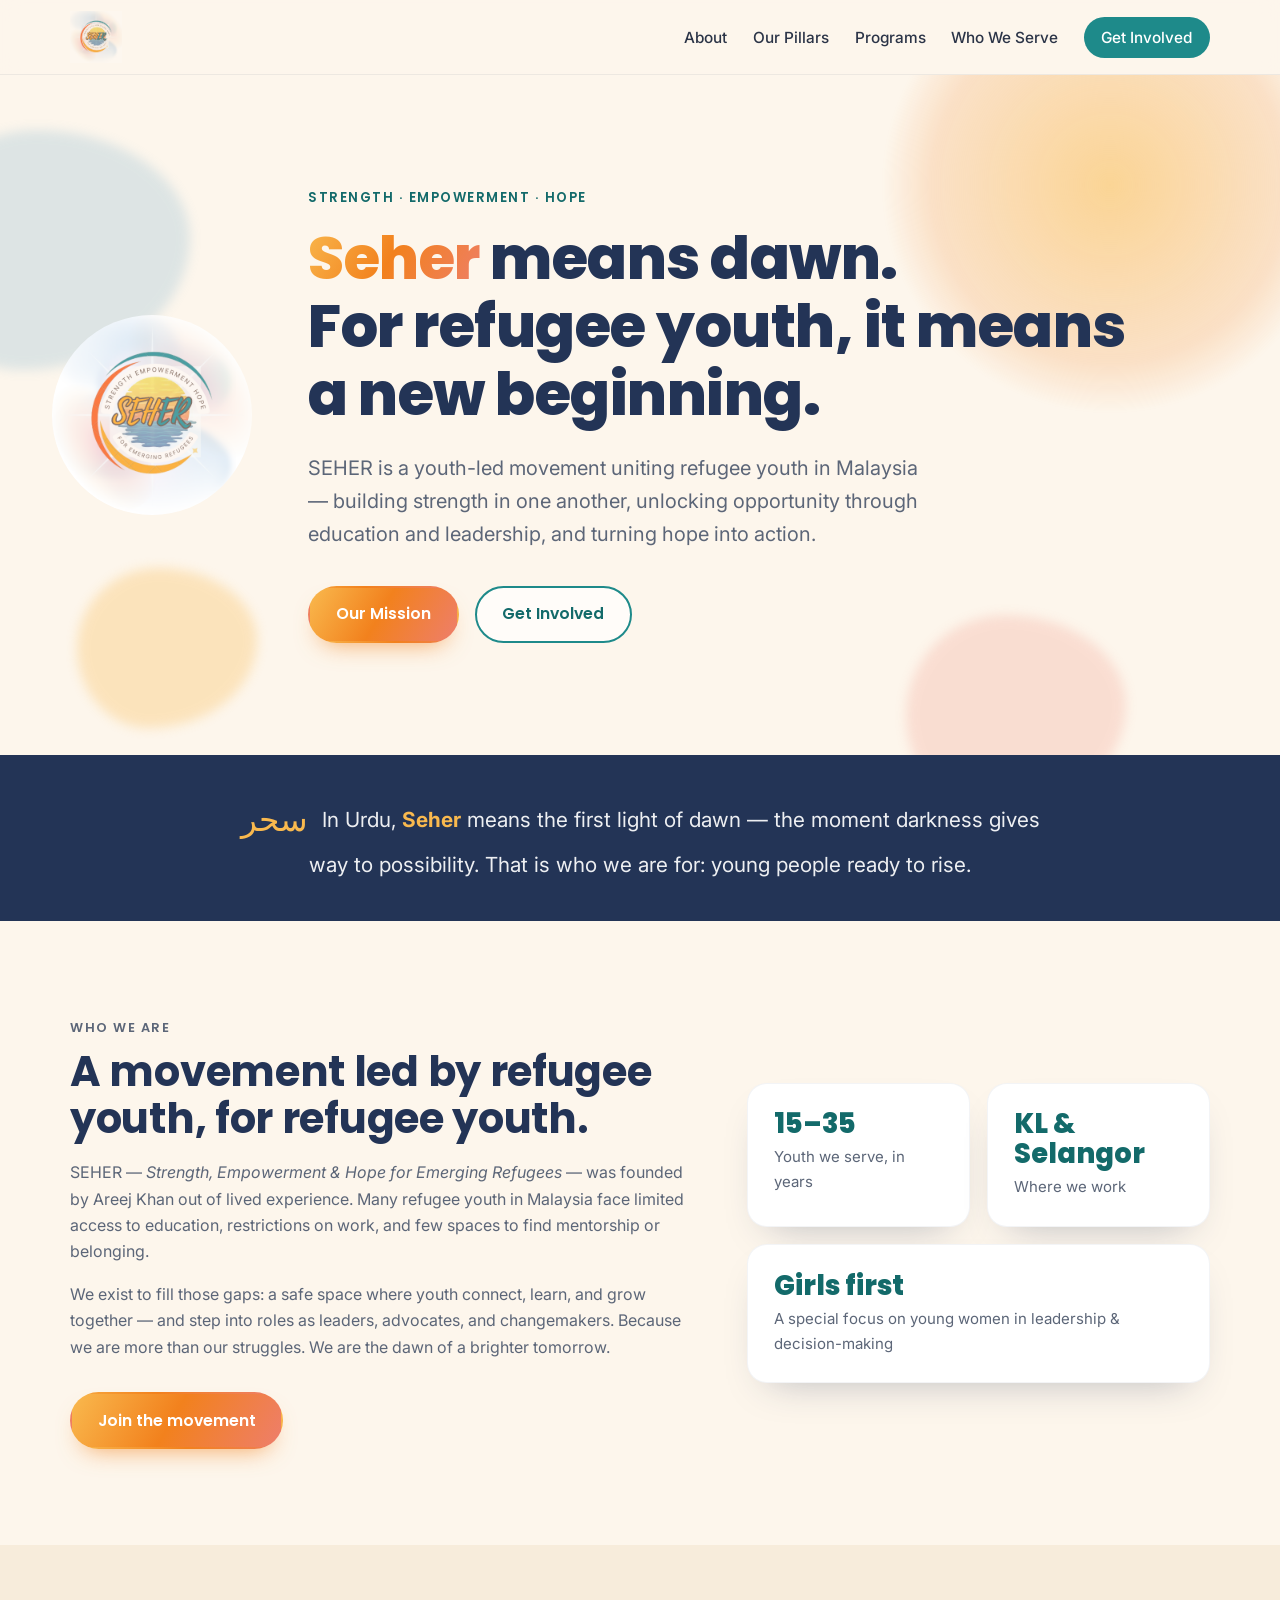
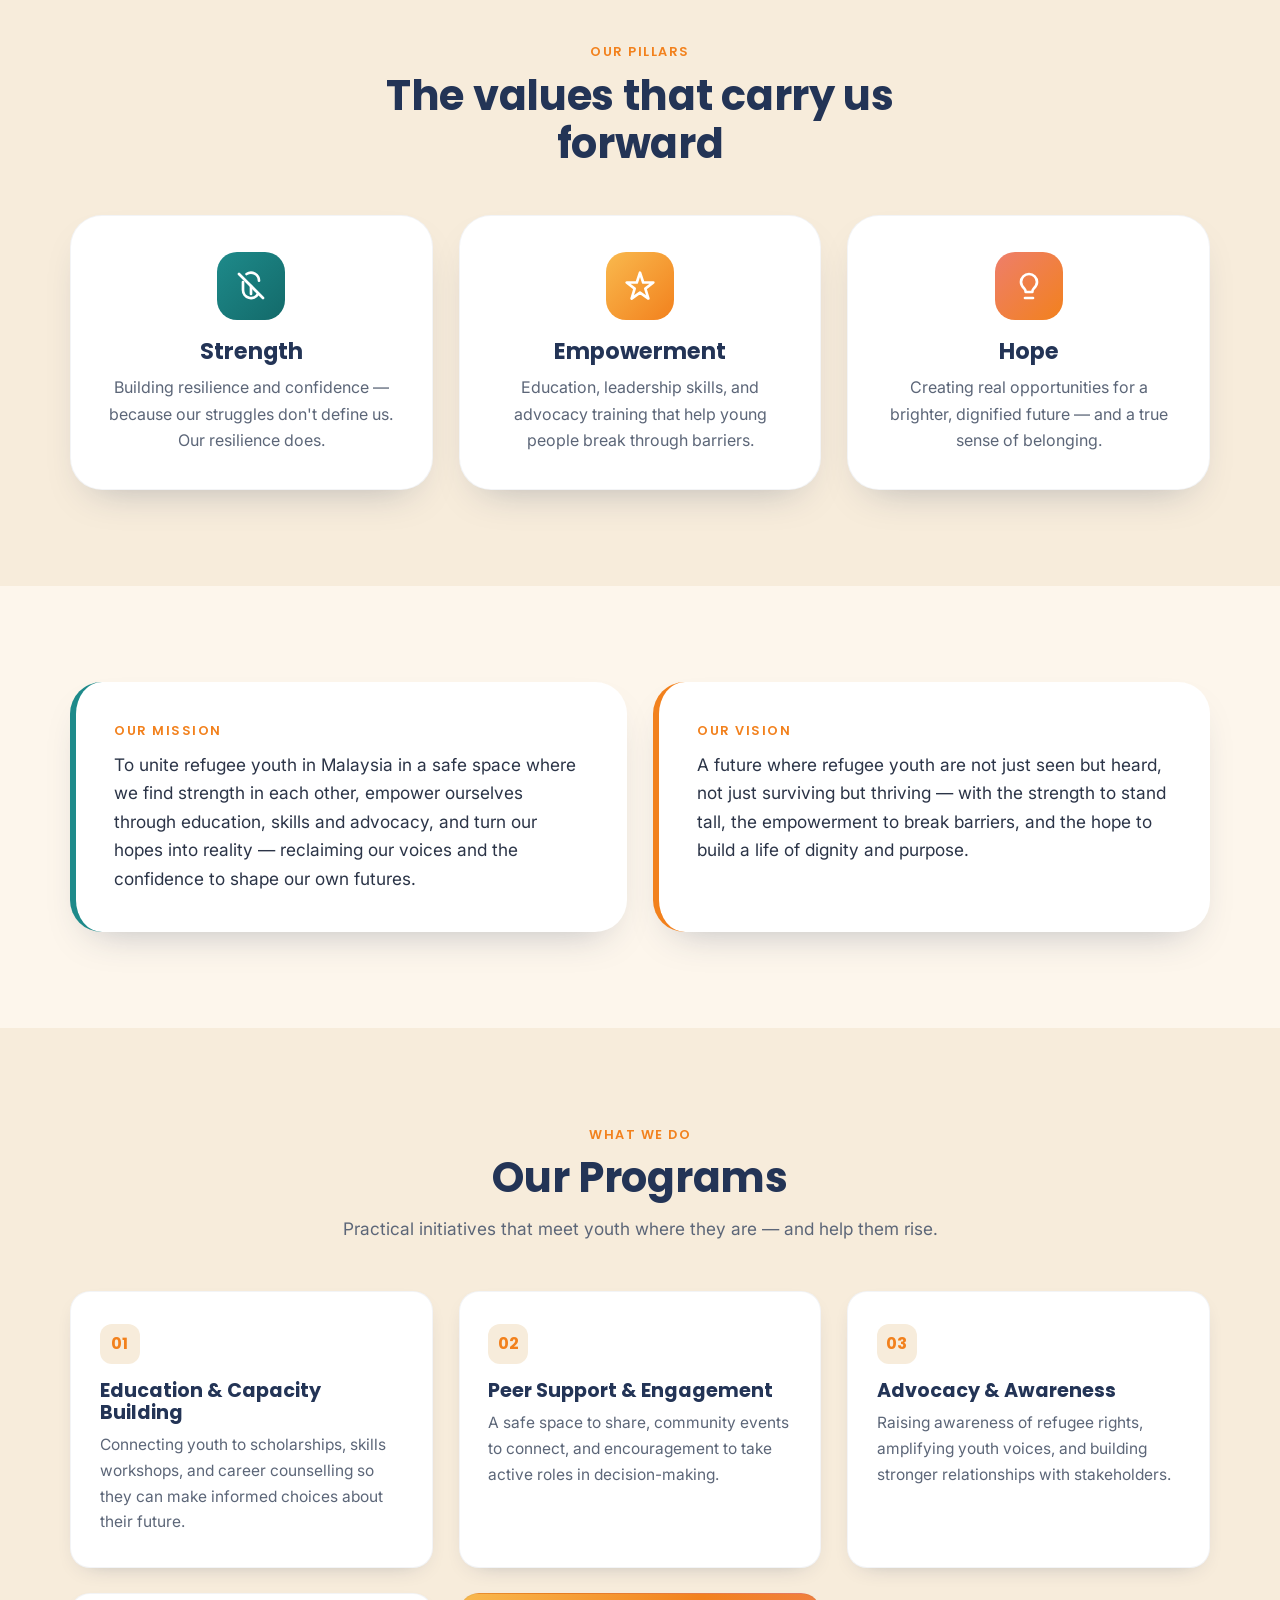
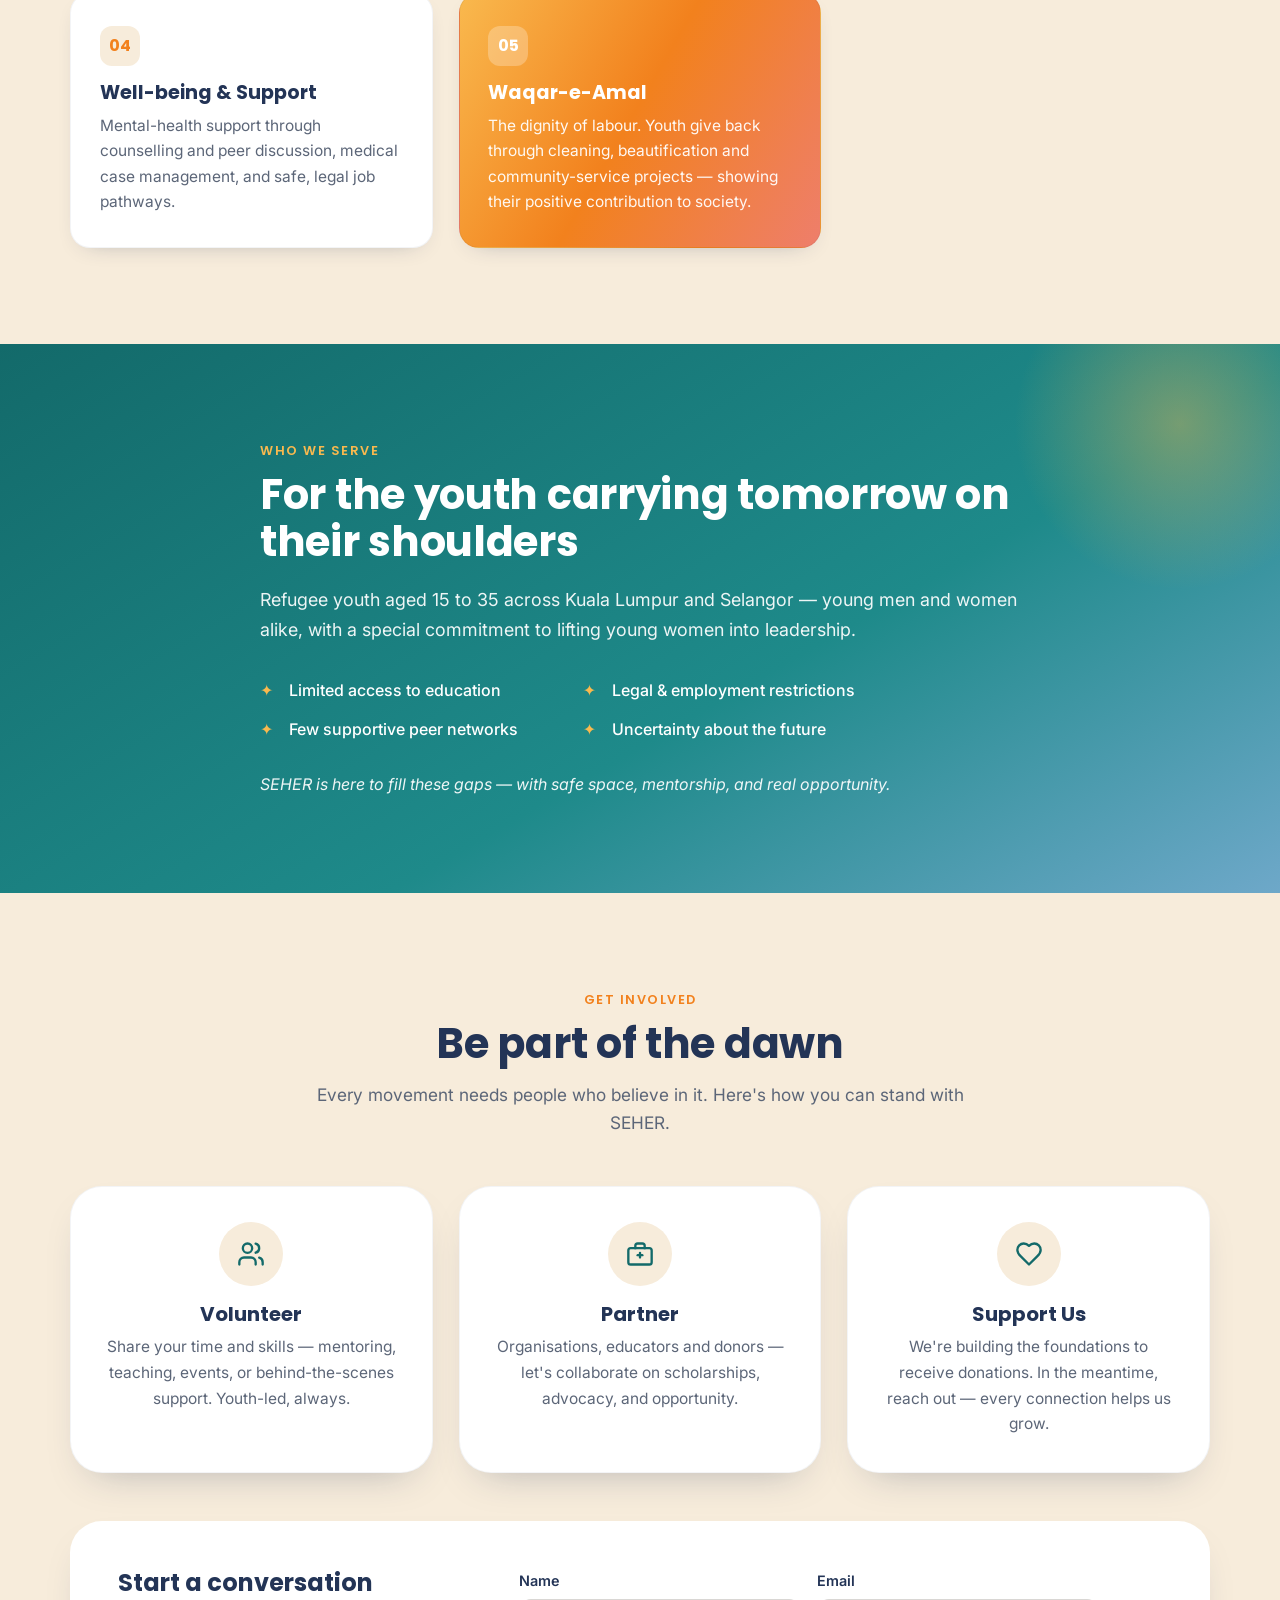
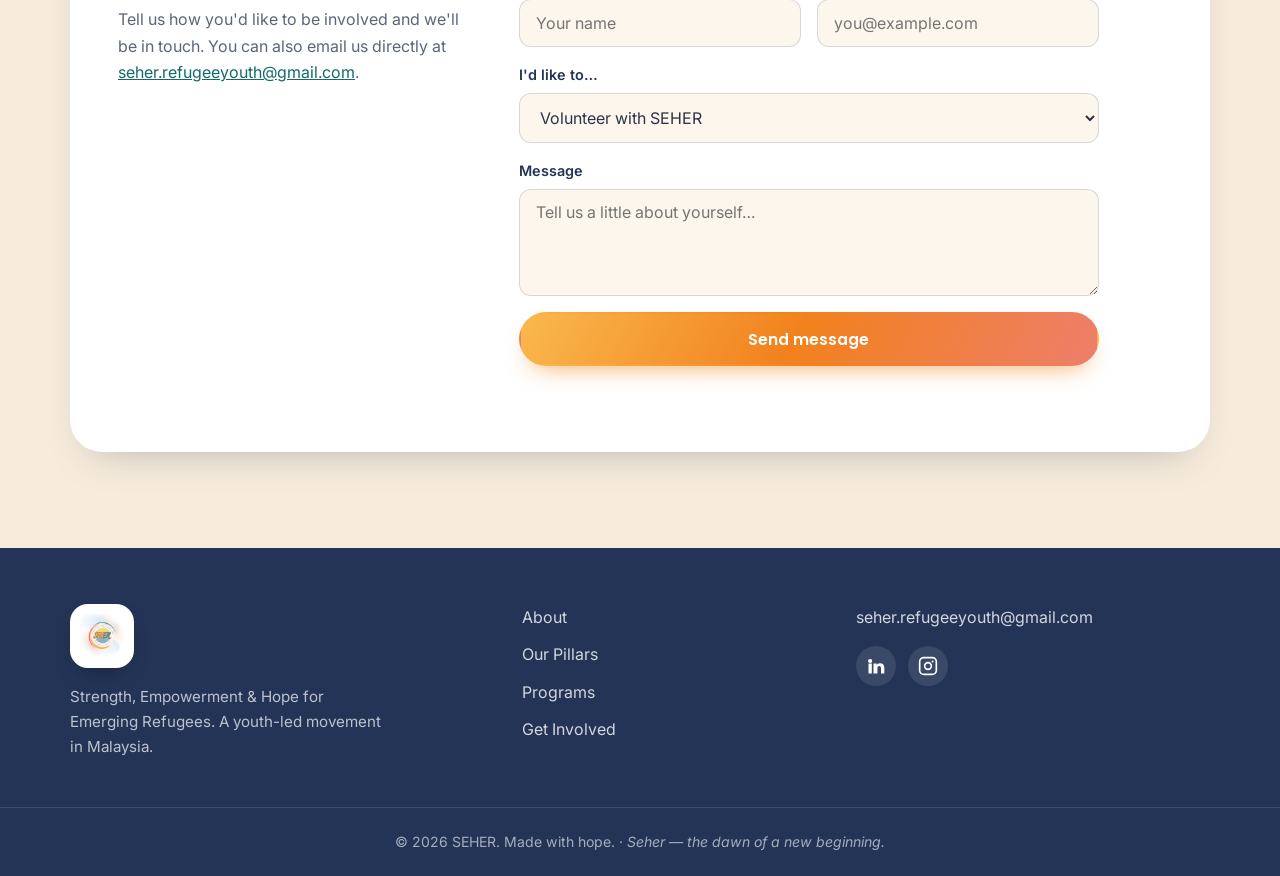
==== commit 056a6107: "Add files via upload" ====
--- a/index.html
+++ b/index.html
@@ -10,7 +10,7 @@
   <meta property="og:type" content="website" />
   <meta property="og:title" content="SEHER — Strength, Empowerment &amp; Hope for Emerging Refugees" />
   <meta property="og:description" content="A youth-led movement empowering refugee youth in Malaysia. Seher means dawn — a new beginning." />
-  <meta property="og:image" content="assets/seher-logo.png" />
+  <meta property="og:image" content="seher-logo.png" />
 
   <!-- Favicon: a small sunrise drawn inline, no file needed -->
   <link rel="icon" href="data:image/svg+xml,%3Csvg xmlns='http://www.w3.org/2000/svg' viewBox='0 0 32 32'%3E%3Ccircle cx='16' cy='18' r='8' fill='%23F9B94E'/%3E%3Crect x='2' y='22' width='28' height='8' fill='%232E9C9C'/%3E%3C/svg%3E" />
@@ -28,7 +28,7 @@
   <header class="site-header" id="top">
     <div class="container header-inner">
       <a href="#top" class="brand" aria-label="SEHER home">
-        <img src="assets/seher-logo.png" alt="SEHER logo" class="brand-logo"
+        <img src="seher-logo.png" alt="SEHER logo" class="brand-logo"
              onerror="this.style.display='none'; document.getElementById('brand-fallback').style.display='flex';" />
         <span id="brand-fallback" class="brand-fallback" style="display:none;">SEHER</span>
       </a>
@@ -59,7 +59,7 @@
 
     <div class="container hero-inner">
       <div class="hero-logo-col">
-        <img src="assets/seher-logo.png" alt="SEHER logo" class="hero-logo"
+        <img src="seher-logo.png" alt="SEHER logo" class="hero-logo"
              onerror="this.style.display='none';" />
       </div>
       <div class="hero-text">
@@ -314,7 +314,7 @@
   <footer class="site-footer">
     <div class="container footer-inner">
       <div class="footer-brand">
-        <img src="assets/seher-logo.png" alt="SEHER logo" class="footer-logo"
+        <img src="seher-logo.png" alt="SEHER logo" class="footer-logo"
              onerror="this.style.display='none'; document.getElementById('footer-fallback').style.display='block';" />
         <span id="footer-fallback" class="brand-fallback" style="display:none;">SEHER</span>
         <p>Strength, Empowerment &amp; Hope for Emerging Refugees. A youth-led movement in Malaysia.</p>
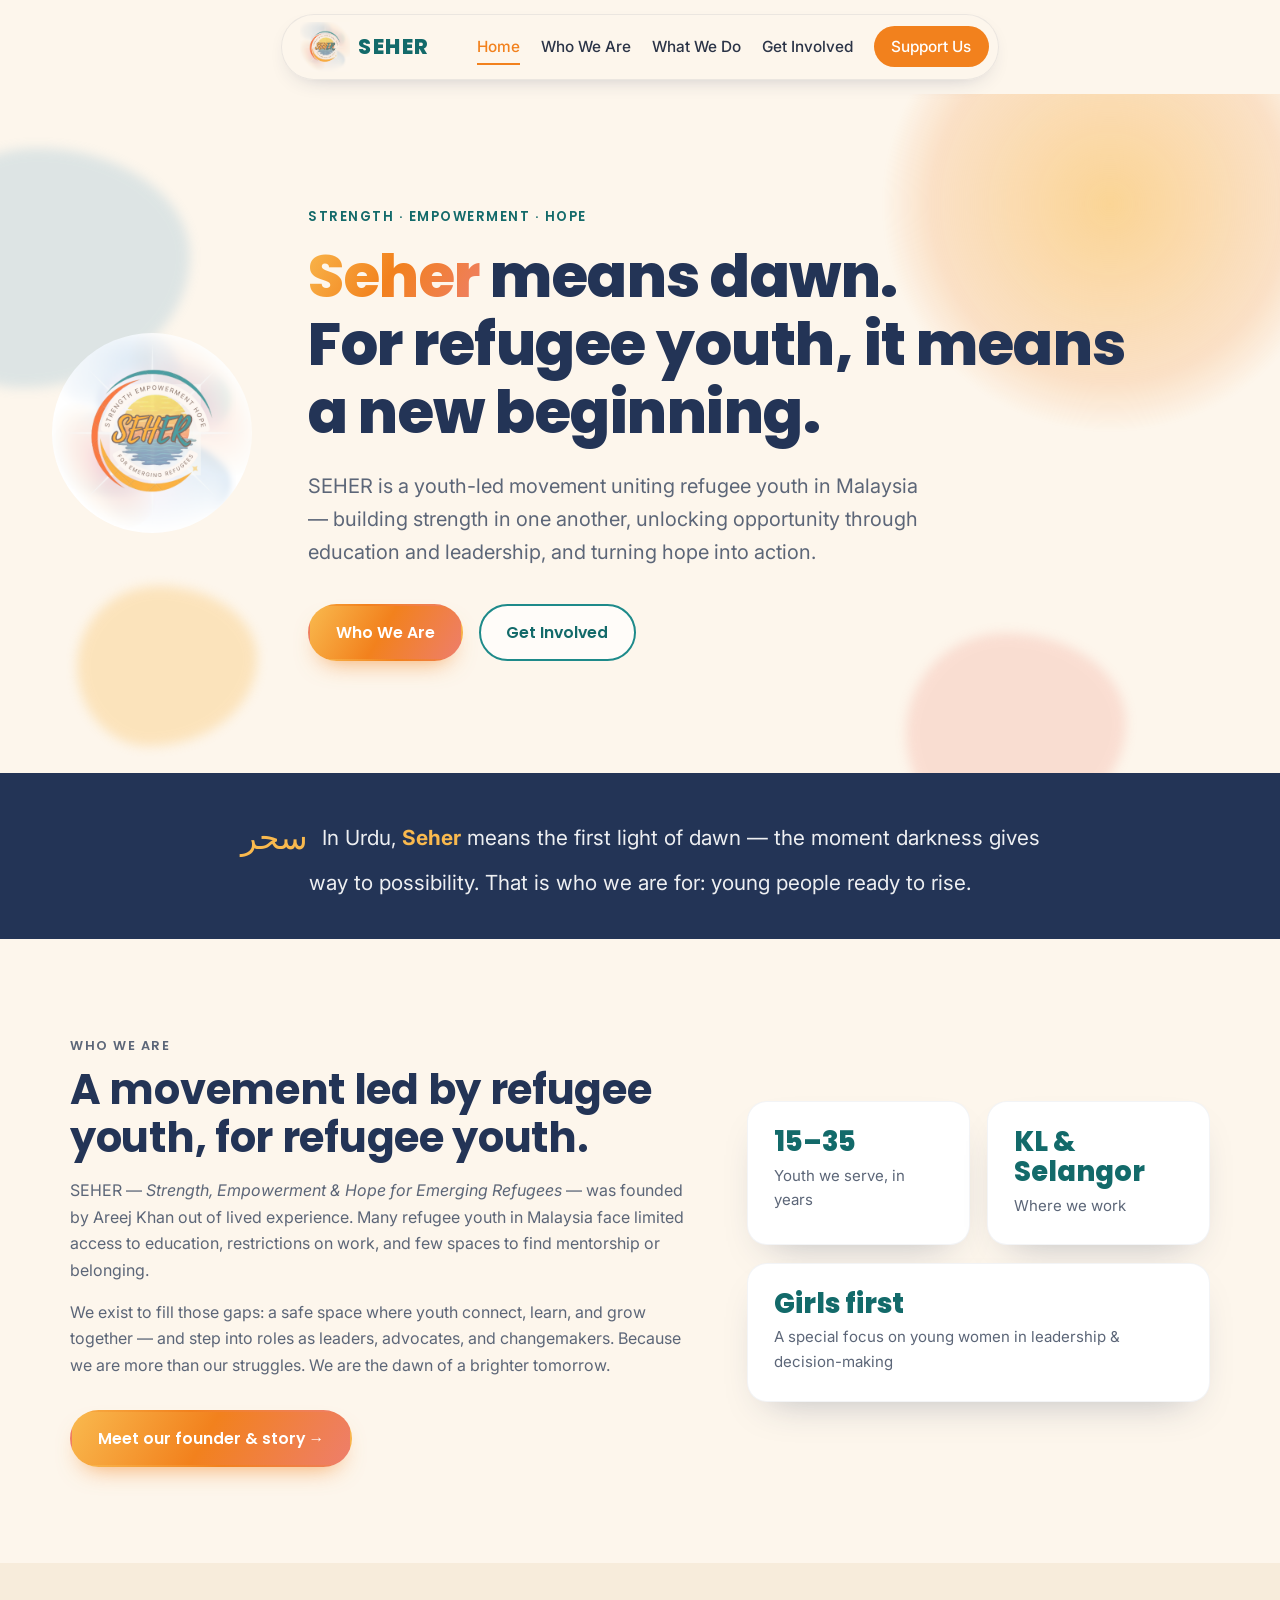
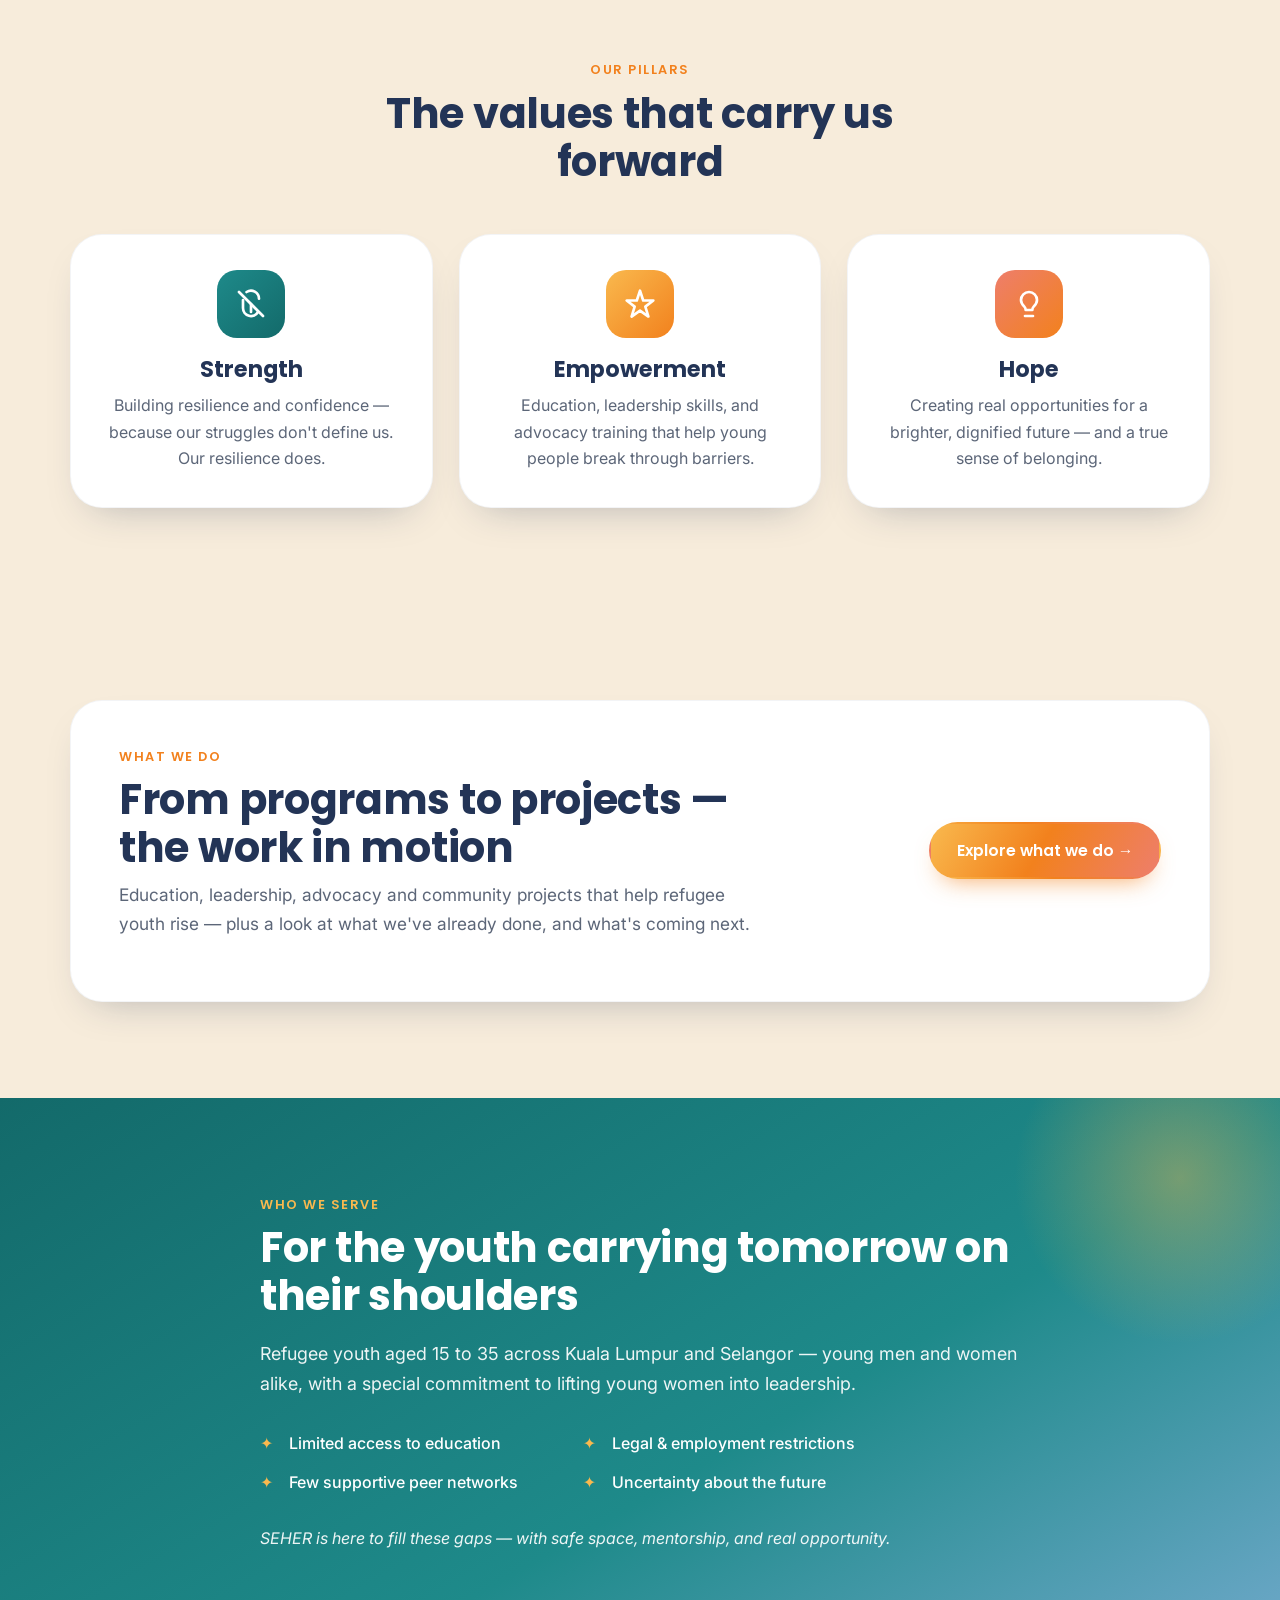
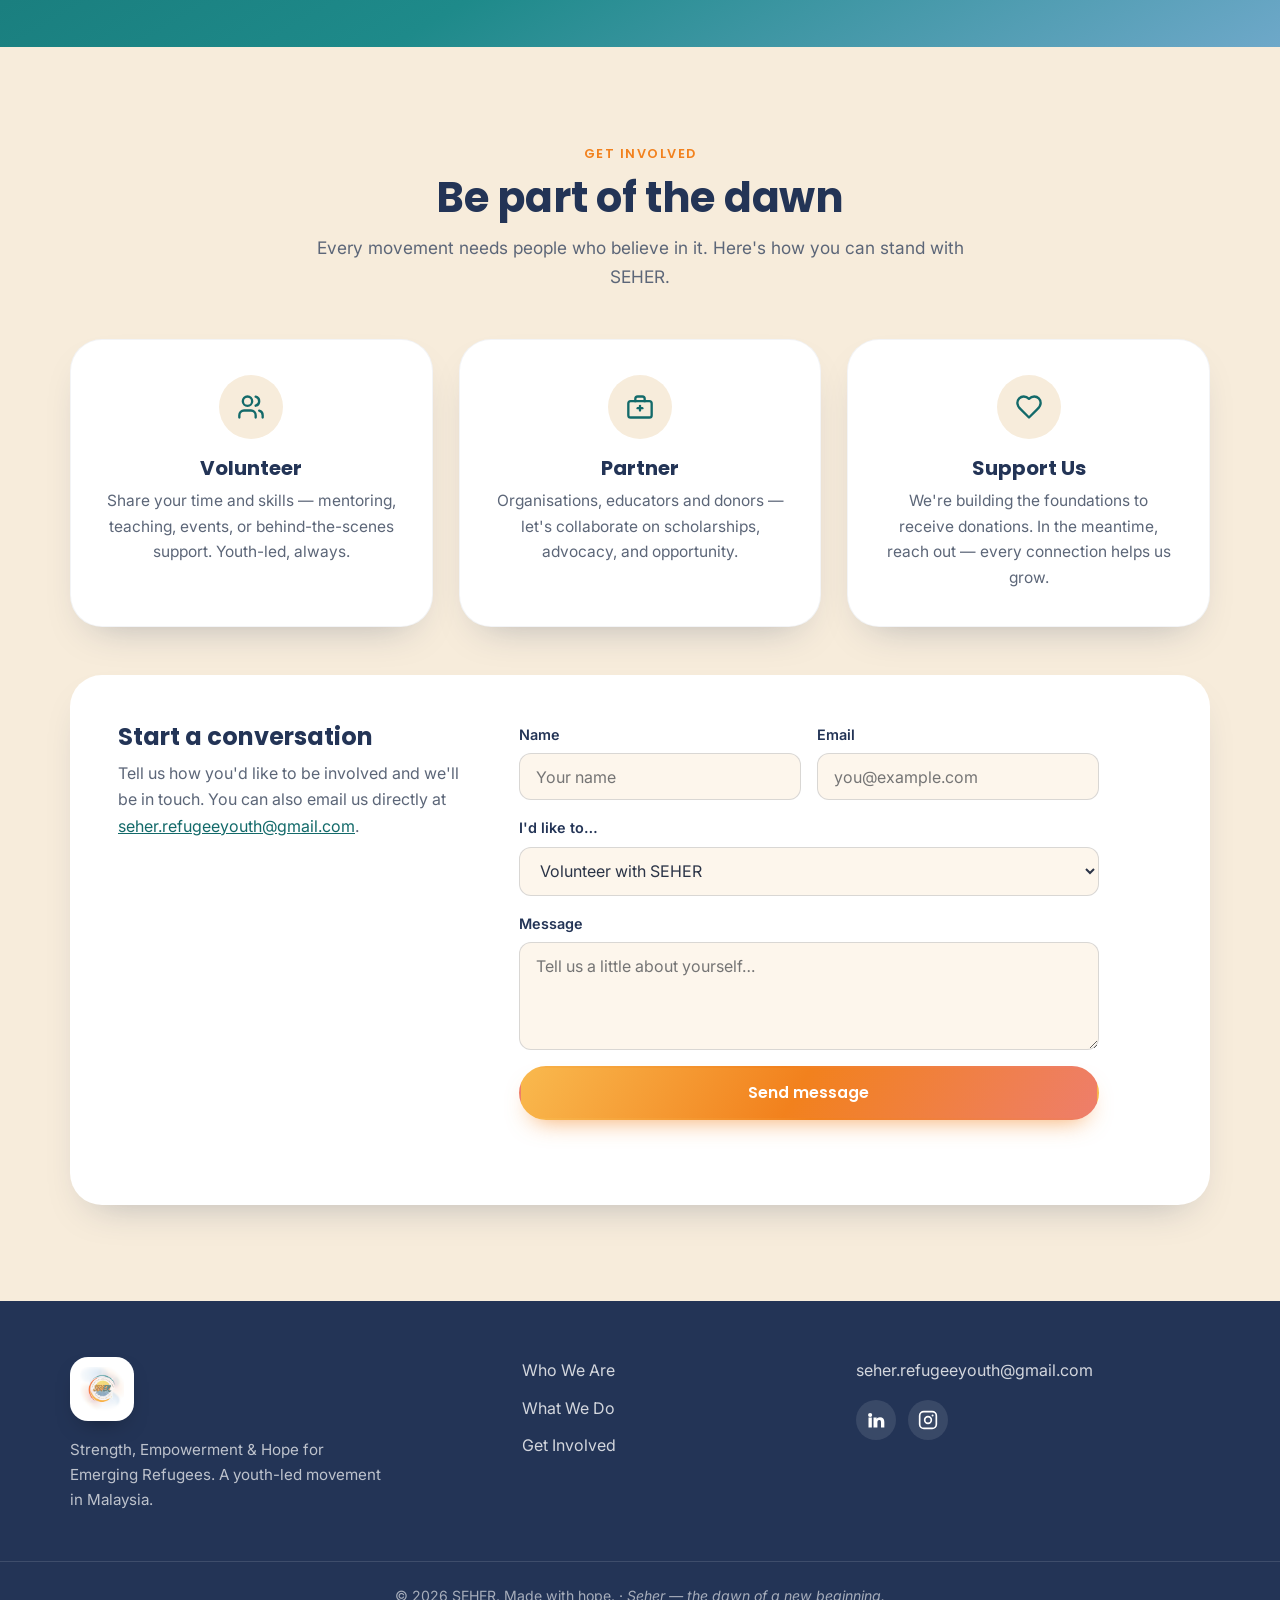
==== commit 38da6fe3: "Add files via upload" ====
--- a/index.html
+++ b/index.html
@@ -28,17 +28,17 @@
   <header class="site-header" id="top">
     <div class="container header-inner">
       <a href="#top" class="brand" aria-label="SEHER home">
-        <img src="seher-logo.png" alt="SEHER logo" class="brand-logo"
-             onerror="this.style.display='none'; document.getElementById('brand-fallback').style.display='flex';" />
-        <span id="brand-fallback" class="brand-fallback" style="display:none;">SEHER</span>
+        <img src="seher-logo.png" alt="" class="brand-logo"
+             onerror="this.style.display='none';" />
+        <span class="brand-word">SEHER</span>
       </a>
 
       <nav class="nav" id="nav">
-        <a href="#about">About</a>
-        <a href="#pillars">Our Pillars</a>
-        <a href="#programs">Programs</a>
-        <a href="#serve">Who We Serve</a>
-        <a href="#involved" class="nav-cta">Get Involved</a>
+        <a href="#top" class="active">Home</a>
+        <a href="about.html">Who We Are</a>
+        <a href="what-we-do.html">What We Do</a>
+        <a href="#involved">Get Involved</a>
+        <a href="#support" class="nav-cta nav-support">Support Us</a>
       </nav>
 
       <button class="nav-toggle" id="navToggle" aria-label="Open menu" aria-expanded="false">
@@ -74,7 +74,7 @@
         and turning hope into action.
       </p>
       <div class="hero-actions">
-        <a href="#mission" class="btn btn-primary">Our Mission</a>
+        <a href="about.html" class="btn btn-primary">Who We Are</a>
         <a href="#involved" class="btn btn-ghost">Get Involved</a>
       </div>
       </div>
@@ -108,7 +108,7 @@
           and step into roles as leaders, advocates, and changemakers. Because we are more than our
           struggles. We are the dawn of a brighter tomorrow.
         </p>
-        <a href="#involved" class="btn btn-primary">Join the movement</a>
+        <a href="about.html" class="btn btn-primary">Meet our founder &amp; story →</a>
       </div>
       <div class="about-stats">
         <div class="stat-card">
@@ -160,62 +160,19 @@
     </div>
   </section>
 
-  <!-- ============ MISSION & VISION ============ -->
-  <section class="section" id="mission">
-    <div class="container mv-grid">
-      <div class="mv-card">
-        <p class="section-eyebrow">Our Mission</p>
-        <p class="mv-text">
-          To unite refugee youth in Malaysia in a safe space where we find strength in
-          each other, empower ourselves through education, skills and advocacy, and turn our hopes
-          into reality — reclaiming our voices and the confidence to shape our own futures.
-        </p>
-      </div>
-      <div class="mv-card mv-card-alt">
-        <p class="section-eyebrow">Our Vision</p>
-        <p class="mv-text">
-          A future where refugee youth are not just seen but heard, not just surviving but
-          thriving — with the strength to stand tall, the empowerment to break barriers, and the
-          hope to build a life of dignity and purpose.
-        </p>
-      </div>
-    </div>
-  </section>
-
-  <!-- ============ PROGRAMS ============ -->
-  <section class="section section-tint" id="programs">
+  <!-- ============ WHAT WE DO (teaser) ============ -->
+  <section class="section section-tint" id="what">
     <div class="container">
-      <div class="section-head">
-        <p class="section-eyebrow">What We Do</p>
-        <h2 class="section-title">Our Programs</h2>
-        <p class="section-lead">Practical initiatives that meet youth where they are — and help them rise.</p>
-      </div>
-      <div class="programs-grid">
-        <article class="program-card">
-          <span class="program-tag">01</span>
-          <h3>Education &amp; Capacity Building</h3>
-          <p>Connecting youth to scholarships, skills workshops, and career counselling so they can make informed choices about their future.</p>
-        </article>
-        <article class="program-card">
-          <span class="program-tag">02</span>
-          <h3>Peer Support &amp; Engagement</h3>
-          <p>A safe space to share, community events to connect, and encouragement to take active roles in decision-making.</p>
-        </article>
-        <article class="program-card">
-          <span class="program-tag">03</span>
-          <h3>Advocacy &amp; Awareness</h3>
-          <p>Raising awareness of refugee rights, amplifying youth voices, and building stronger relationships with stakeholders.</p>
-        </article>
-        <article class="program-card">
-          <span class="program-tag">04</span>
-          <h3>Well-being &amp; Support</h3>
-          <p>Mental-health support through counselling and peer discussion, medical case management, and safe, legal job pathways.</p>
-        </article>
-        <article class="program-card program-card-feature">
-          <span class="program-tag">05</span>
-          <h3>Waqar-e-Amal</h3>
-          <p>The dignity of labour. Youth give back through cleaning, beautification and community-service projects — showing their positive contribution to society.</p>
-        </article>
+      <div class="cta-band">
+        <div class="cta-band-text">
+          <p class="section-eyebrow">What We Do</p>
+          <h2 class="section-title">From programs to projects — the work in motion</h2>
+          <p class="section-lead">
+            Education, leadership, advocacy and community projects that help refugee youth rise —
+            plus a look at what we've already done, and what's coming next.
+          </p>
+        </div>
+        <a href="what-we-do.html" class="btn btn-primary">Explore what we do →</a>
       </div>
     </div>
   </section>
@@ -263,7 +220,7 @@
           <h3>Partner</h3>
           <p>Organisations, educators and donors — let's collaborate on scholarships, advocacy, and opportunity.</p>
         </article>
-        <article class="involved-card">
+        <article class="involved-card" id="support">
           <div class="involved-icon" aria-hidden="true">
             <svg viewBox="0 0 24 24" fill="none" stroke="currentColor" stroke-width="2" stroke-linecap="round" stroke-linejoin="round"><path d="M19 14c1.49-1.46 3-3.21 3-5.5A5.5 5.5 0 0 0 16.5 3c-1.76 0-3 .5-4.5 2-1.5-1.5-2.74-2-4.5-2A5.5 5.5 0 0 0 2 8.5c0 2.3 1.5 4.05 3 5.5l7 7Z"/></svg>
           </div>
@@ -320,9 +277,8 @@
         <p>Strength, Empowerment &amp; Hope for Emerging Refugees. A youth-led movement in Malaysia.</p>
       </div>
       <nav class="footer-links">
-        <a href="#about">About</a>
-        <a href="#pillars">Our Pillars</a>
-        <a href="#programs">Programs</a>
+        <a href="about.html">Who We Are</a>
+        <a href="what-we-do.html">What We Do</a>
         <a href="#involved">Get Involved</a>
       </nav>
       <div class="footer-contact">
--- a/styles.css
+++ b/styles.css
@@ -44,6 +44,11 @@
 
 .container { width: min(var(--maxw), 92%); margin-inline: auto; }
 
+/* ---------- Page fade transition (between pages) ---------- */
+@keyframes pageIn { from { opacity: 0; } to { opacity: 1; } }
+body { animation: pageIn .5s ease; }
+body.is-leaving { opacity: 0; transition: opacity .28s ease; }
+
 /* ---------- Buttons ---------- */
 .btn {
   display: inline-flex; align-items: center; justify-content: center;
@@ -64,21 +69,34 @@
 .btn-ghost:hover { background: #fff; transform: translateY(-2px); }
 .btn-block { width: 100%; }
 
-/* ---------- Header ---------- */
+/* ---------- Header (floating rounded pill) ---------- */
 .site-header {
   position: sticky; top: 0; z-index: 50;
-  background: rgba(253, 246, 236, .82);
+  padding: .85rem 0;
+  background: transparent;
+}
+.header-inner {
+  display: flex; align-items: center; justify-content: center;
+  width: fit-content; max-width: 100%; margin-inline: auto;
+  gap: clamp(1.4rem, 4vw, 3rem);
+  padding: .45rem .6rem .45rem 1.1rem;
+  background: rgba(253, 246, 236, .92);
   backdrop-filter: blur(10px);
-  border-bottom: 1px solid rgba(35,52,86,.07);
-}
-.header-inner { display: flex; align-items: center; justify-content: space-between; padding: .7rem 0; }
-.brand { display: flex; align-items: center; text-decoration: none; }
-.brand-logo { height: 52px; width: auto; mix-blend-mode: multiply; }
+  border: 1px solid rgba(35,52,86,.08);
+  border-radius: 999px;
+  box-shadow: var(--shadow-sm);
+}
+.brand { display: flex; align-items: center; gap: .55rem; text-decoration: none; }
+.brand-logo { height: 50px; width: auto; mix-blend-mode: multiply; }
+.brand-word {
+  font-family: "Poppins", sans-serif; font-weight: 800; letter-spacing: 1.5px;
+  font-size: 1.3rem; color: var(--teal-deep);
+}
 .brand-fallback {
   font-family: "Poppins", sans-serif; font-weight: 800; letter-spacing: 2px;
   font-size: 1.5rem; color: var(--teal-deep);
 }
-.nav { display: flex; align-items: center; gap: 1.6rem; }
+.nav { display: flex; align-items: center; gap: 1.3rem; }
 .nav a {
   text-decoration: none; color: var(--ink); font-weight: 500; font-size: .96rem;
   position: relative; transition: color .15s;
@@ -94,6 +112,9 @@
   border-radius: 999px; font-weight: 600;
 }
 .nav-cta:hover { background: var(--teal-deep); }
+.nav-support { background: var(--orange); }
+.nav-support:hover { background: var(--coral); }
+#support { scroll-margin-top: 96px; }
 .nav-toggle { display: none; background: none; border: 0; cursor: pointer; padding: .4rem; }
 .nav-toggle span { display: block; width: 24px; height: 2.5px; background: var(--navy); border-radius: 2px; margin: 5px 0; transition: .25s; }
 
@@ -166,6 +187,60 @@
 .stat-wide { grid-column: 1 / -1; }
 .stat-num { display: block; font-family: "Poppins", sans-serif; font-weight: 800; font-size: 1.7rem; color: var(--teal-deep); line-height: 1.1; }
 .stat-label { display: block; color: var(--muted); font-size: .94rem; margin-top: .4rem; }
+
+/* ---------- Founder / CEO ---------- */
+.founder-card {
+  display: grid; grid-template-columns: 280px 1fr; gap: clamp(1.8rem, 4vw, 3.2rem);
+  align-items: center; background: #fff; border-radius: var(--radius-lg);
+  padding: clamp(1.8rem, 4vw, 3rem); box-shadow: var(--shadow);
+  border: 1px solid rgba(35,52,86,.05);
+}
+.founder-photo-col { display: flex; flex-direction: column; align-items: center; gap: 1.2rem; }
+.founder-photo {
+  position: relative; width: 220px; height: 220px; border-radius: 50%; overflow: hidden;
+  background: var(--sunrise); display: grid; place-items: center;
+  box-shadow: 0 16px 36px -18px rgba(242,129,29,.6);
+}
+.founder-photo img { width: 100%; height: 100%; object-fit: cover; }
+.founder-initials { display: none; font-family: "Poppins", sans-serif; font-weight: 800; font-size: 4.5rem; color: #fff; }
+.founder-photo.no-photo .founder-initials { display: block; }
+.founder-li { gap: .5rem; }
+.founder-role { font-family: "Poppins", sans-serif; font-weight: 600; color: var(--teal-deep); margin: .1rem 0 1.1rem; }
+.founder-copy p { color: var(--muted); }
+.founder-copy .section-title { font-size: clamp(1.8rem, 3.4vw, 2.4rem); }
+.founder-note {
+  background: var(--cream); border-left: 4px solid var(--gold);
+  padding: .9rem 1.2rem; border-radius: 0 12px 12px 0; color: var(--ink) !important; font-style: italic;
+}
+
+/* ---------- Impact / Voices into Action ---------- */
+.impact-grid { display: grid; grid-template-columns: 1fr 1fr; gap: 2.4rem; align-items: center; margin-bottom: 2.4rem; }
+.impact-photo {
+  position: relative; aspect-ratio: 4 / 3; border-radius: var(--radius-lg); overflow: hidden;
+  background: linear-gradient(150deg, var(--teal), var(--blue));
+  display: grid; place-items: center; box-shadow: var(--shadow);
+}
+.impact-photo img { width: 100%; height: 100%; object-fit: cover; }
+.impact-photo-ph { display: none; flex-direction: column; align-items: center; gap: .6rem; color: rgba(255,255,255,.85); font-size: .95rem; font-weight: 500; }
+.impact-photo-ph svg { width: 42px; height: 42px; }
+.impact-photo.no-photo .impact-photo-ph { display: flex; }
+.impact-stats { display: grid; grid-template-columns: 1fr 1fr; gap: 1rem; margin-bottom: 1.6rem; }
+.impact-stat {
+  background: var(--cream-deep); border-radius: var(--radius); padding: 1.1rem 1.2rem;
+  border: 1px solid rgba(35,52,86,.05);
+}
+.impact-num { display: block; font-family: "Poppins", sans-serif; font-weight: 800; font-size: 1.9rem; color: var(--orange); line-height: 1; }
+.impact-lbl { display: block; color: var(--muted); font-size: .9rem; margin-top: .35rem; }
+.impact-copy p { color: var(--muted); }
+.impact-quote {
+  margin: 0 0 2rem; padding: 2rem clamp(1.5rem, 4vw, 3rem); border-radius: var(--radius-lg);
+  background: var(--navy); color: #fff; font-family: "Poppins", sans-serif; font-weight: 500;
+  font-size: clamp(1.15rem, 2.4vw, 1.5rem); line-height: 1.5; text-align: center; position: relative;
+}
+.impact-quote cite { display: block; margin-top: 1rem; font-size: .95rem; font-style: normal; font-weight: 600; color: var(--gold); }
+.impact-footer { display: flex; flex-wrap: wrap; align-items: center; justify-content: space-between; gap: 1.2rem; }
+.impact-credits { margin: 0; color: var(--muted); font-size: .95rem; }
+.impact-credits strong { color: var(--ink); }
 
 /* ---------- Pillars ---------- */
 .pillars-grid { display: grid; grid-template-columns: repeat(3, 1fr); gap: 1.6rem; }
@@ -297,6 +372,99 @@
 .socials svg { width: 20px; height: 20px; }
 .footer-bottom { border-top: 1px solid rgba(255,255,255,.12); margin-top: 3rem; padding: 1.4rem 0; text-align: center; }
 .footer-bottom p { margin: 0; font-size: .88rem; color: rgba(255,255,255,.6); }
+
+/* ---------- Page hero (interior pages) ---------- */
+.nav a.active { color: var(--orange); }
+.nav a.active::after { width: 100%; background: var(--orange); }
+.page-hero {
+  position: relative; overflow: hidden;
+  padding: clamp(3rem, 7vw, 5.5rem) 0 clamp(2.6rem, 6vw, 4.5rem);
+  background: var(--cream-deep);
+}
+.page-hero-inner { position: relative; z-index: 1; max-width: 760px; }
+.page-hero-title { font-size: clamp(2rem, 5vw, 3.2rem); font-weight: 800; letter-spacing: -.5px; }
+.page-hero-title .accent {
+  background: var(--sunrise); -webkit-background-clip: text; background-clip: text; color: transparent;
+}
+.page-hero-sub { font-size: clamp(1.05rem, 2vw, 1.2rem); color: var(--muted); margin: 1.2rem 0 1.8rem; }
+.page-jump { display: flex; flex-wrap: wrap; gap: .7rem; }
+.page-jump a {
+  font-family: "Poppins", sans-serif; font-weight: 600; font-size: .9rem; text-decoration: none;
+  color: var(--teal-deep); background: #fff; padding: .5rem 1.1rem; border-radius: 999px;
+  border: 1.5px solid rgba(35,52,86,.08); box-shadow: var(--shadow-sm); transition: transform .15s, color .15s;
+}
+.page-jump a:hover { transform: translateY(-2px); color: var(--orange); }
+
+/* ---------- Team ---------- */
+.team-grid {
+  display: grid; grid-template-columns: repeat(auto-fit, minmax(240px, 1fr));
+  gap: 1.6rem; max-width: 760px; margin-inline: auto;
+}
+.team-card {
+  background: #fff; border-radius: var(--radius-lg); padding: 2.2rem 1.8rem; text-align: center;
+  box-shadow: var(--shadow); border: 1px solid rgba(35,52,86,.05);
+  display: flex; flex-direction: column; align-items: center;
+}
+.team-photo {
+  position: relative; width: 132px; height: 132px; border-radius: 50%; overflow: hidden;
+  margin-bottom: 1.2rem; background: var(--sunrise); display: grid; place-items: center;
+}
+.team-photo img { width: 100%; height: 100%; object-fit: cover; }
+.team-photo.no-photo img { display: none; }
+.team-initials {
+  font-family: "Poppins", sans-serif; font-weight: 800; font-size: 2.4rem; color: #fff;
+}
+.team-photo.no-photo .team-initials { display: block; }
+.team-photo:not(.no-photo) .team-initials { display: none; }
+.team-card h3 { font-size: 1.3rem; margin-bottom: .25rem; }
+.team-role { font-family: "Poppins", sans-serif; font-weight: 600; color: var(--orange); font-size: .92rem; margin: 0 0 .7rem; }
+.team-bio { color: var(--muted); font-size: .96rem; margin: 0 0 1.1rem; }
+.team-li {
+  width: 40px; height: 40px; border-radius: 50%; background: var(--cream-deep); color: var(--teal-deep);
+  display: grid; place-items: center; transition: background .15s, color .15s, transform .15s; margin-top: auto;
+}
+.team-li:hover { background: var(--teal); color: #fff; transform: translateY(-2px); }
+.team-card-join { background: var(--cream); border: 1.5px dashed rgba(30,138,138,.35); box-shadow: var(--shadow-sm); }
+.team-photo-join { background: #fff; border: 1.5px dashed rgba(30,138,138,.35); color: var(--teal); }
+.team-photo-join svg { width: 52px; height: 52px; }
+.btn-sm { padding: .6rem 1.2rem; font-size: .9rem; margin-top: auto; }
+
+/* ---------- What We Do: home teaser band ---------- */
+.cta-band {
+  display: flex; align-items: center; justify-content: space-between; gap: 2rem; flex-wrap: wrap;
+  background: #fff; border-radius: var(--radius-lg); padding: clamp(1.8rem, 4vw, 2.8rem) clamp(1.8rem, 4vw, 3rem);
+  box-shadow: var(--shadow); border: 1px solid rgba(35,52,86,.05);
+}
+.cta-band-text { max-width: 640px; }
+.cta-band-text .section-lead { margin-top: .6rem; }
+.cta-band .btn { flex-shrink: 0; }
+
+/* ---------- Projects ---------- */
+.project {
+  background: #fff; border-radius: var(--radius-lg); padding: clamp(1.6rem, 4vw, 2.8rem);
+  box-shadow: var(--shadow); border: 1px solid rgba(35,52,86,.05);
+}
+.project-head { max-width: 760px; margin-bottom: 2rem; }
+.project-title { font-size: clamp(1.5rem, 3vw, 2.1rem); margin: .7rem 0 .6rem; }
+.project-intro { color: var(--muted); margin: 0; }
+.project-status {
+  display: inline-block; font-family: "Poppins", sans-serif; font-weight: 600;
+  font-size: .78rem; letter-spacing: .5px; text-transform: uppercase;
+  padding: .35rem .9rem; border-radius: 999px;
+}
+.status-past { background: rgba(30,138,138,.12); color: var(--teal-deep); }
+.status-soon { background: rgba(242,129,29,.14); color: var(--orange); }
+
+/* ---------- What's next card ---------- */
+.next-card {
+  text-align: center; max-width: 720px; margin-inline: auto;
+  background: var(--cream-deep); border: 1.5px dashed rgba(242,129,29,.4);
+  border-radius: var(--radius-lg); padding: clamp(2rem, 5vw, 3.2rem);
+}
+.next-card .section-title { margin: 1rem 0 .8rem; }
+.next-card p { color: var(--muted); max-width: 560px; margin: 0 auto; }
+.next-cta-line { font-weight: 600; color: var(--navy) !important; margin-top: 1.4rem !important; }
+.next-card .btn { margin-top: 1.2rem; }
 
 /* ===================================================================
    Responsive
@@ -310,6 +478,7 @@
     transform: translateX(100%); transition: transform .28s ease; z-index: 40;
   }
   .nav.open { transform: translateX(0); }
+  .header-inner { width: 100%; justify-content: space-between; gap: 1rem; }
   .nav a { font-size: 1.1rem; }
   .nav-toggle { display: block; z-index: 60; }
   .nav-toggle.open span:nth-child(1) { transform: translateY(7.5px) rotate(45deg); }
@@ -320,6 +489,10 @@
   .hero-logo-col { justify-content: flex-start; }
   .hero-logo { max-width: 160px; margin-left: 0; }
   .about-grid, .mv-grid, .form-wrap { grid-template-columns: 1fr; gap: 2rem; }
+  .founder-card { grid-template-columns: 1fr; gap: 1.8rem; text-align: center; }
+  .founder-note { text-align: left; }
+  .impact-grid { grid-template-columns: 1fr; gap: 1.8rem; }
+  .impact-footer { flex-direction: column; align-items: flex-start; }
   .pillars-grid, .programs-grid, .involved-grid { grid-template-columns: 1fr; }
 }
 @media (min-width: 560px) and (max-width: 900px) {
@@ -336,4 +509,6 @@
 
 @media (prefers-reduced-motion: reduce) {
   * { scroll-behavior: auto !important; transition: none !important; }
-}
+  body { animation: none !important; }
+  body.is-leaving { opacity: 1 !important; }
+}
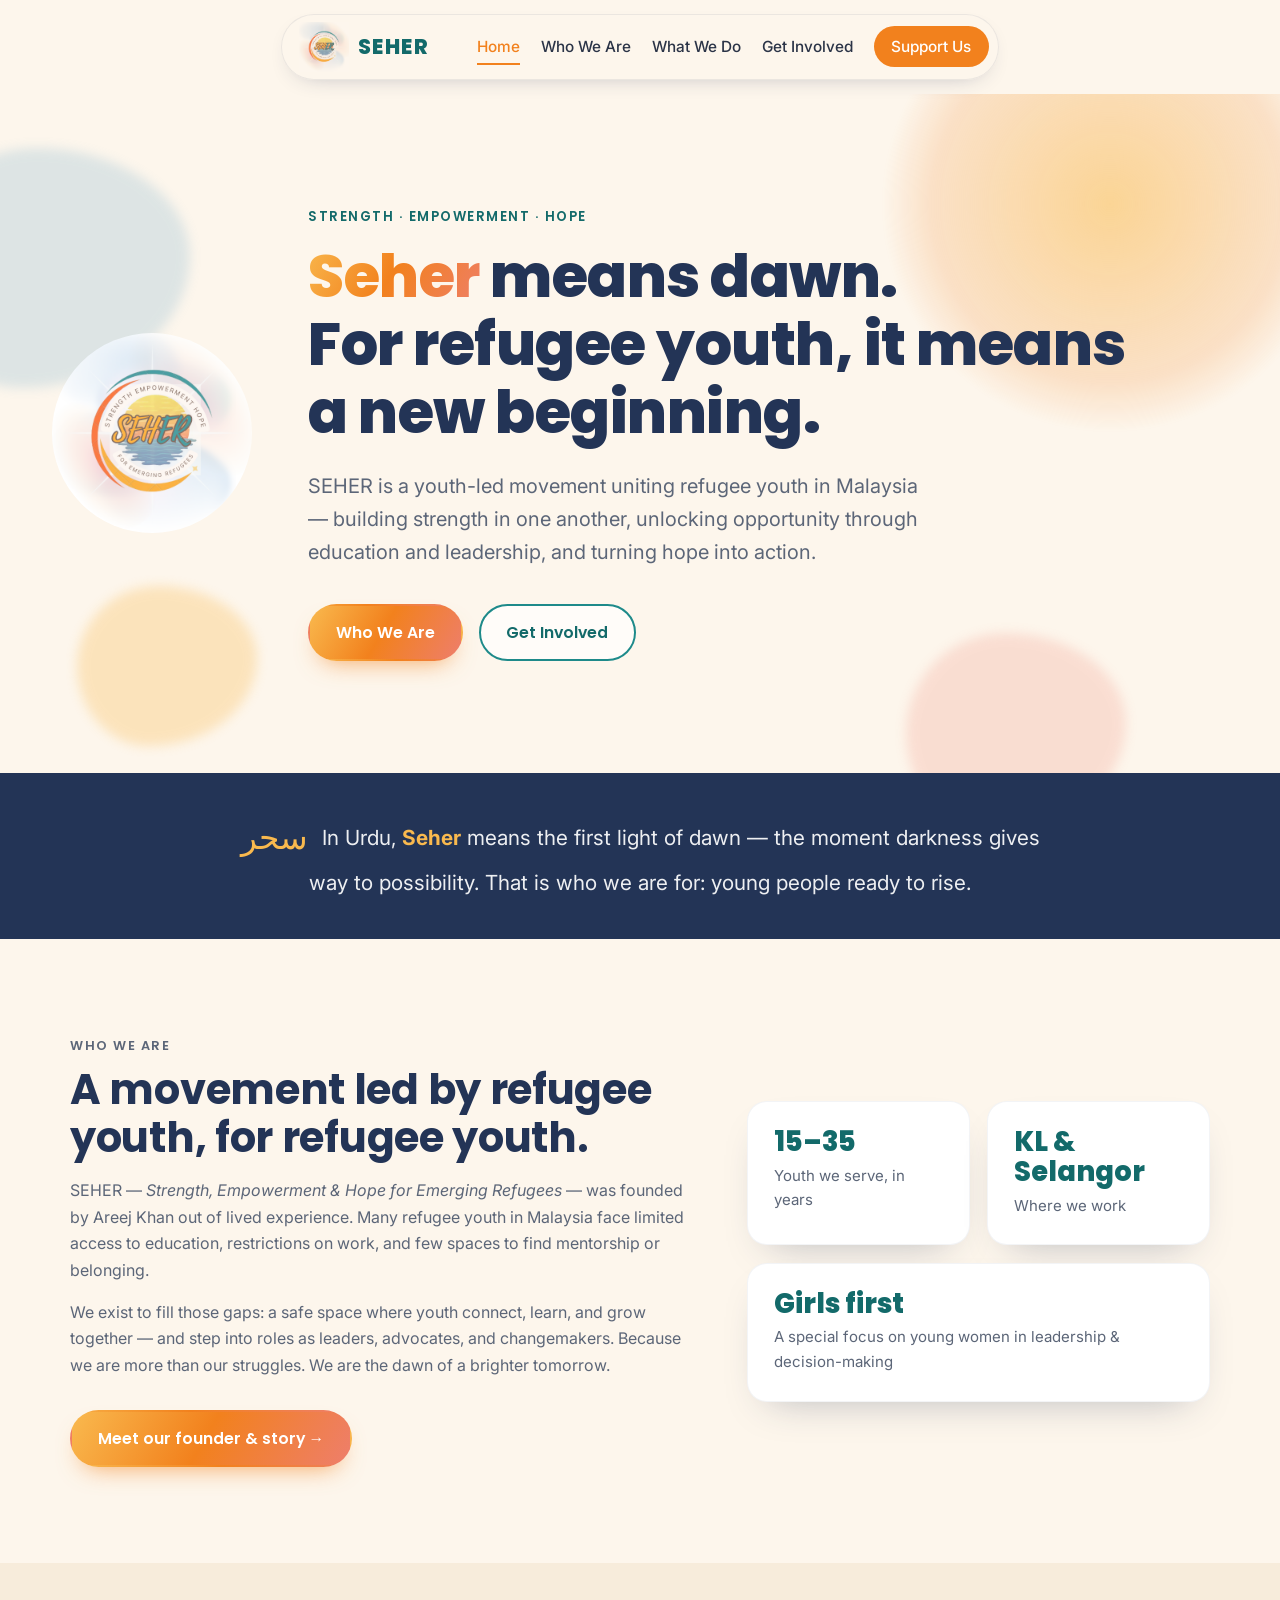
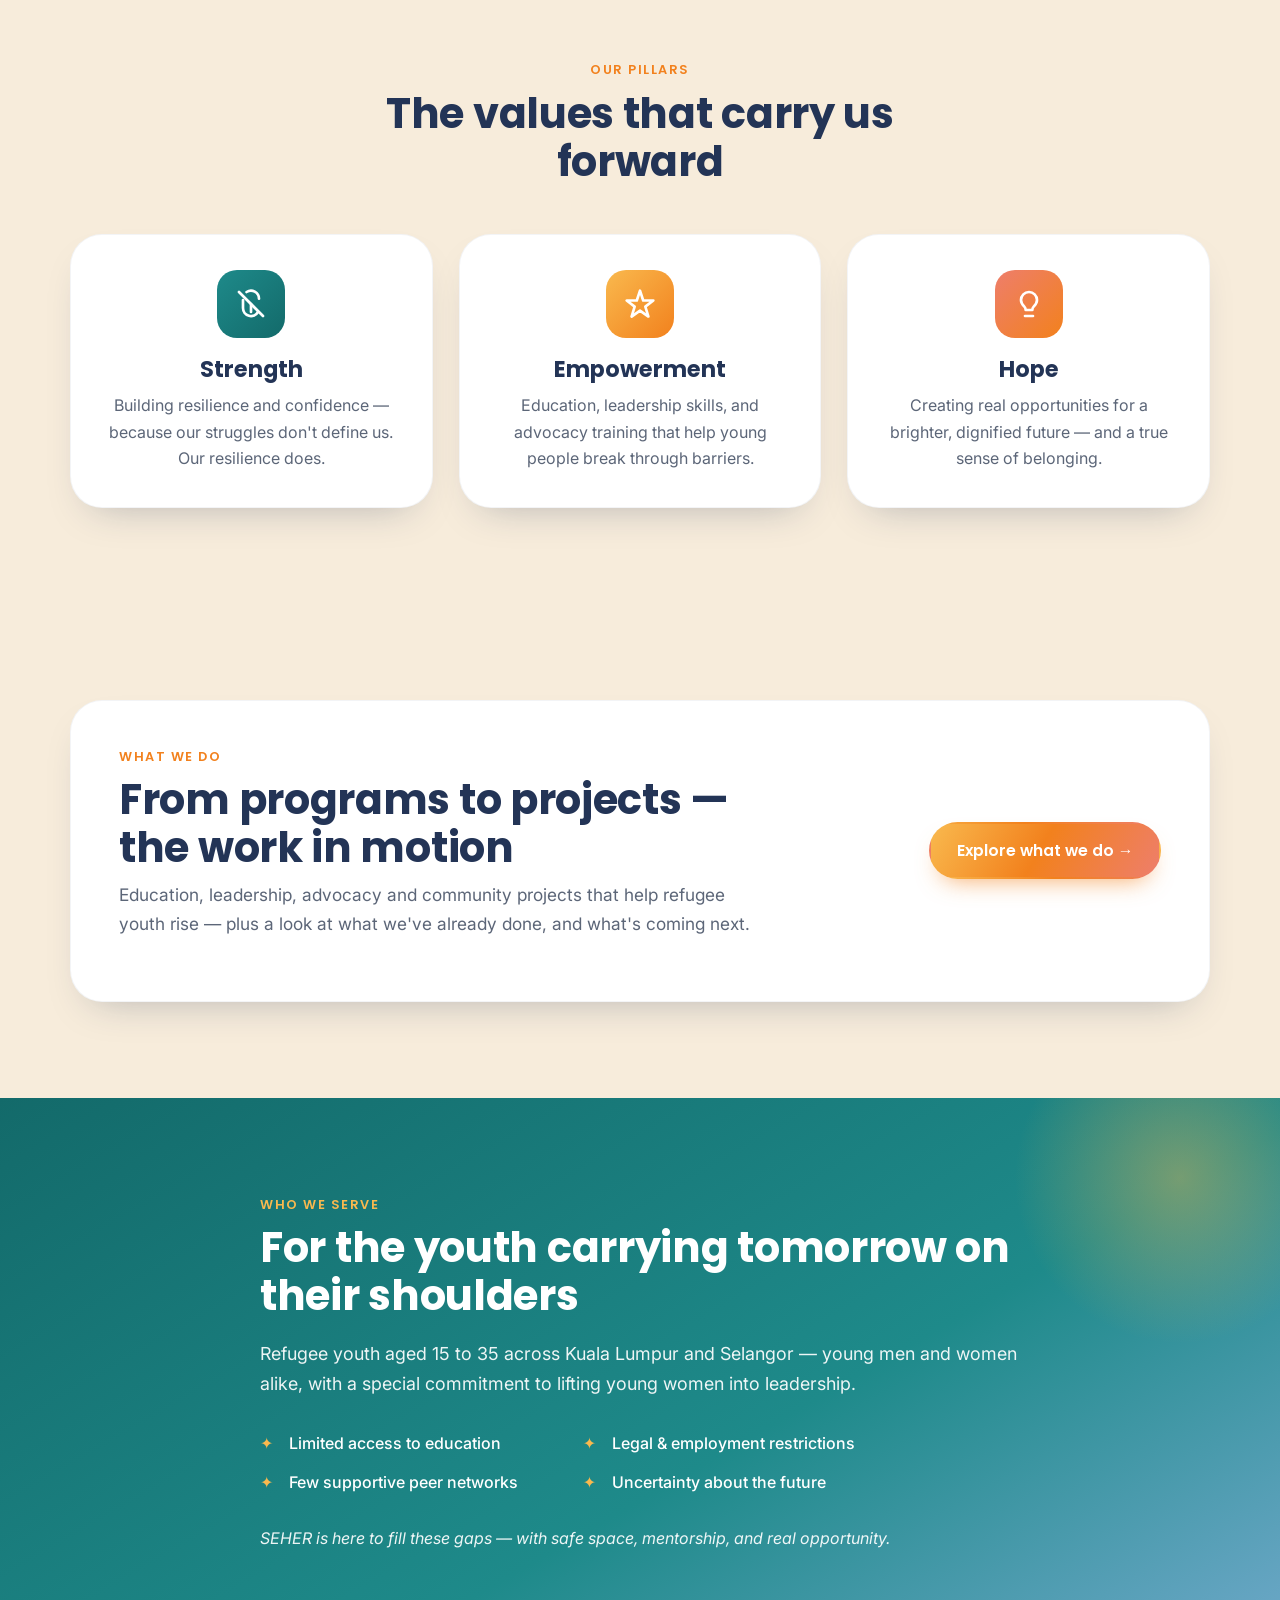
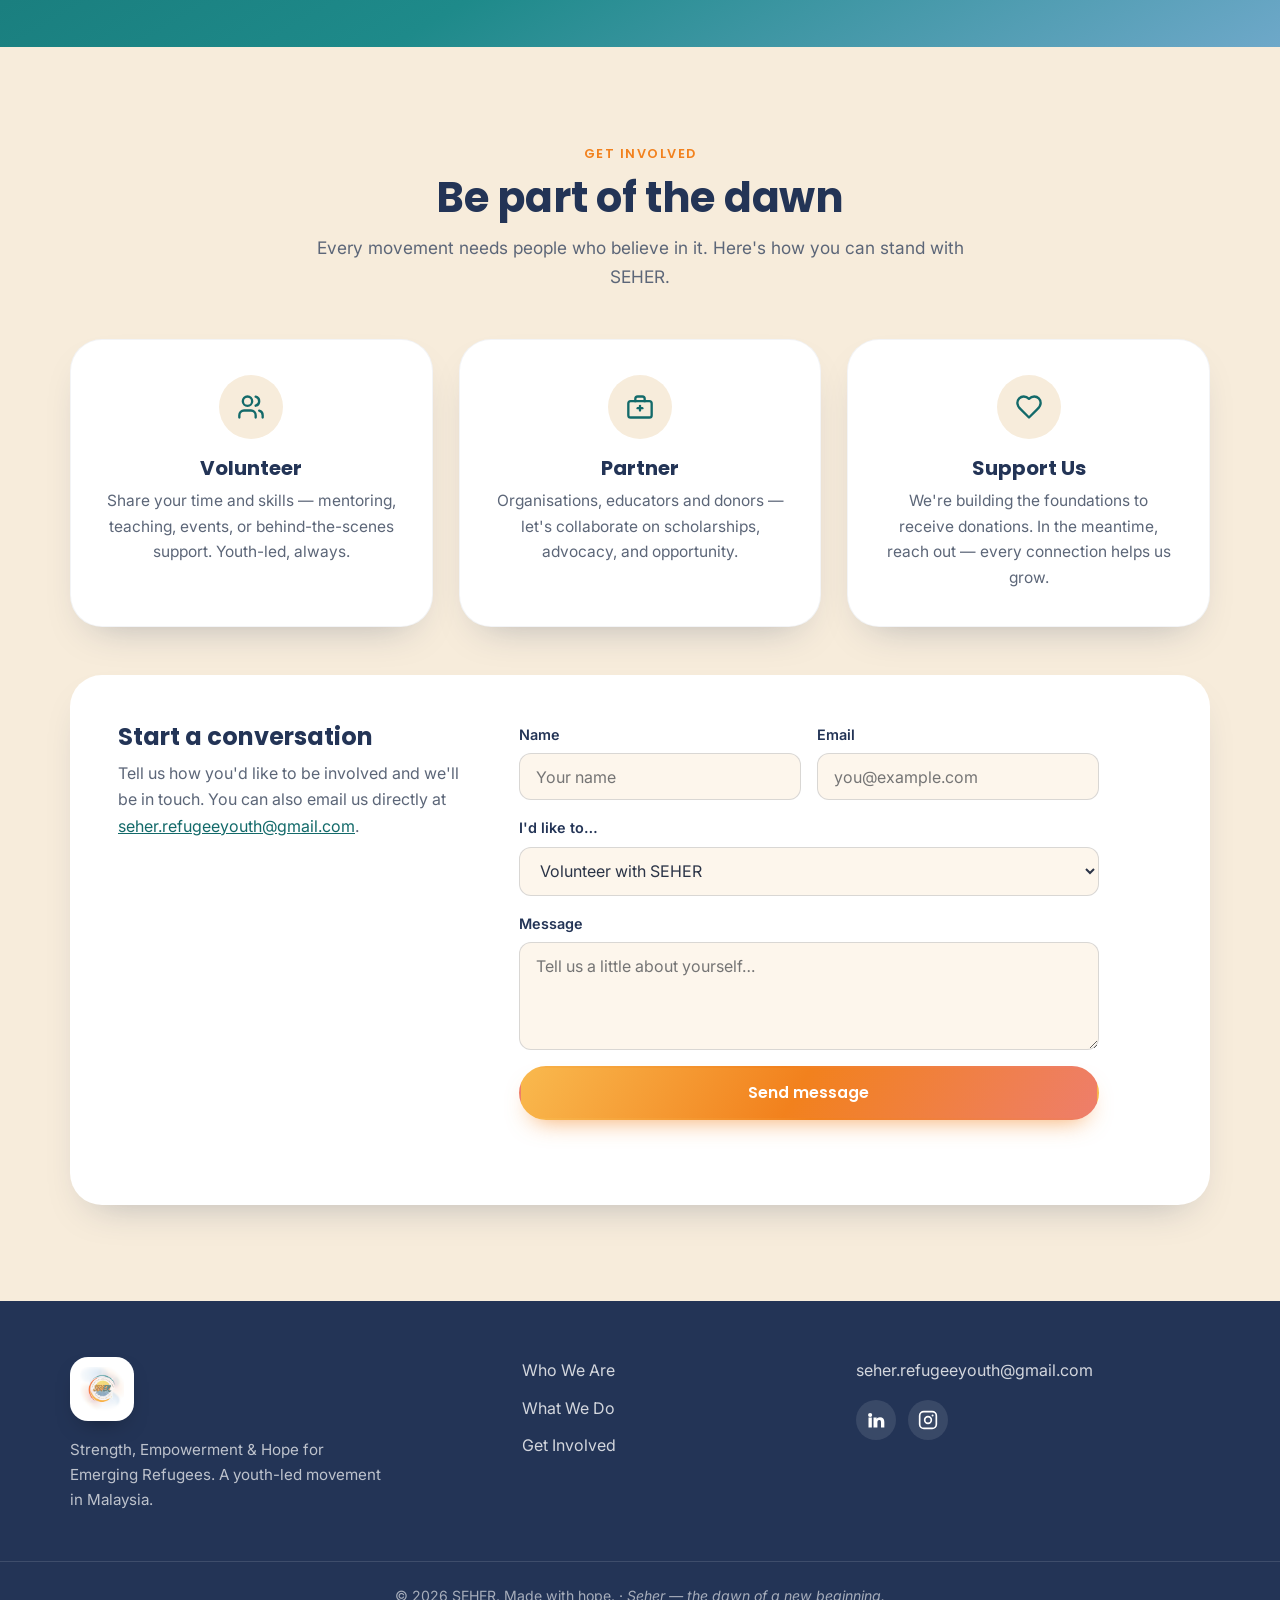
==== commit 89664605: "Add files via upload Fix mobile menu: full-height, left side, fresh styles" ====
--- a/index.html
+++ b/index.html
@@ -20,7 +20,7 @@
   <link rel="preconnect" href="https://fonts.gstatic.com" crossorigin />
   <link href="https://fonts.googleapis.com/css2?family=Poppins:wght@500;600;700;800&family=Inter:wght@400;500;600&display=swap" rel="stylesheet" />
 
-  <link rel="stylesheet" href="styles.css" />
+  <link rel="stylesheet" href="styles.css?v=2" />
 </head>
 <body>
 
--- a/styles.css
+++ b/styles.css
@@ -28,7 +28,7 @@
 }
 
 * { box-sizing: border-box; }
-html { scroll-behavior: smooth; }
+html { scroll-behavior: smooth; overflow-x: hidden; }
 body {
   margin: 0;
   font-family: "Inter", system-ui, sans-serif;
@@ -71,7 +71,7 @@
 
 /* ---------- Header (floating rounded pill) ---------- */
 .site-header {
-  position: sticky; top: 0; z-index: 50;
+  position: sticky; top: 0; z-index: 60;
   padding: .85rem 0;
   background: transparent;
 }
@@ -204,6 +204,12 @@
 .founder-photo img { width: 100%; height: 100%; object-fit: cover; }
 .founder-initials { display: none; font-family: "Poppins", sans-serif; font-weight: 800; font-size: 4.5rem; color: #fff; }
 .founder-photo.no-photo .founder-initials { display: block; }
+.founder-highlights {
+  list-style: none; margin: 1.3rem 0 1.4rem; padding: 0; display: grid; gap: .75rem; text-align: left;
+}
+.founder-highlights li { display: flex; align-items: flex-start; gap: .65rem; color: var(--ink); font-size: .98rem; }
+.founder-highlights svg { flex-shrink: 0; width: 21px; height: 21px; color: var(--teal); margin-top: .15rem; }
+.founder-highlights strong { color: var(--teal-deep); }
 .founder-li { gap: .5rem; }
 .founder-role { font-family: "Poppins", sans-serif; font-weight: 600; color: var(--teal-deep); margin: .1rem 0 1.1rem; }
 .founder-copy p { color: var(--muted); }
@@ -471,16 +477,31 @@
 =================================================================== */
 @media (max-width: 900px) {
   .nav {
-    position: fixed; inset: 0 0 0 auto; width: min(78%, 320px);
-    flex-direction: column; align-items: flex-start; justify-content: flex-start;
-    gap: 1.2rem; background: var(--cream); padding: 5.5rem 2rem 2rem;
-    box-shadow: -10px 0 40px -20px rgba(0,0,0,.4);
-    transform: translateX(100%); transition: transform .28s ease; z-index: 40;
+    position: fixed; inset: 0 auto 0 0; width: min(82%, 300px);
+    flex-direction: column; align-items: stretch; justify-content: flex-start;
+    gap: .25rem; background: var(--cream); padding: 5.5rem 1.5rem 2rem;
+    box-shadow: 18px 0 60px -24px rgba(35,52,86,.55);
+    border-right: 1px solid rgba(35,52,86,.1);
+    transform: translateX(-100%); visibility: hidden;
+    transition: transform .3s ease, visibility 0s linear .3s; z-index: 10;
+    overflow-y: auto;
   }
-  .nav.open { transform: translateX(0); }
-  .header-inner { width: 100%; justify-content: space-between; gap: 1rem; }
-  .nav a { font-size: 1.1rem; }
-  .nav-toggle { display: block; z-index: 60; }
+  .nav.open { transform: translateX(0); visibility: visible; transition: transform .3s ease; }
+  .nav a {
+    font-size: 1.1rem; padding: .85rem .6rem; border-radius: 12px;
+    border-bottom: 1px solid rgba(35,52,86,.08);
+  }
+  .nav a::after { display: none !important; }
+  .nav a.active { color: var(--orange); background: rgba(242,129,29,.08); }
+  .nav-cta { text-align: center; margin-top: .9rem; border-bottom: 0; }
+  /* dim the page behind the open menu */
+  body.menu-open::before {
+    content: ""; position: fixed; inset: 0; background: rgba(35,52,86,.5);
+    z-index: 55;
+  }
+  body.menu-open { overflow: hidden; }
+  .header-inner { width: 100%; justify-content: space-between; gap: 1rem; backdrop-filter: none; -webkit-backdrop-filter: none; }
+  .nav-toggle { display: block; z-index: 20; }
   .nav-toggle.open span:nth-child(1) { transform: translateY(7.5px) rotate(45deg); }
   .nav-toggle.open span:nth-child(2) { opacity: 0; }
   .nav-toggle.open span:nth-child(3) { transform: translateY(-7.5px) rotate(-45deg); }
@@ -491,6 +512,7 @@
   .about-grid, .mv-grid, .form-wrap { grid-template-columns: 1fr; gap: 2rem; }
   .founder-card { grid-template-columns: 1fr; gap: 1.8rem; text-align: center; }
   .founder-note { text-align: left; }
+  .founder-highlights { max-width: 440px; margin-inline: auto; }
   .impact-grid { grid-template-columns: 1fr; gap: 1.8rem; }
   .impact-footer { flex-direction: column; align-items: flex-start; }
   .pillars-grid, .programs-grid, .involved-grid { grid-template-columns: 1fr; }
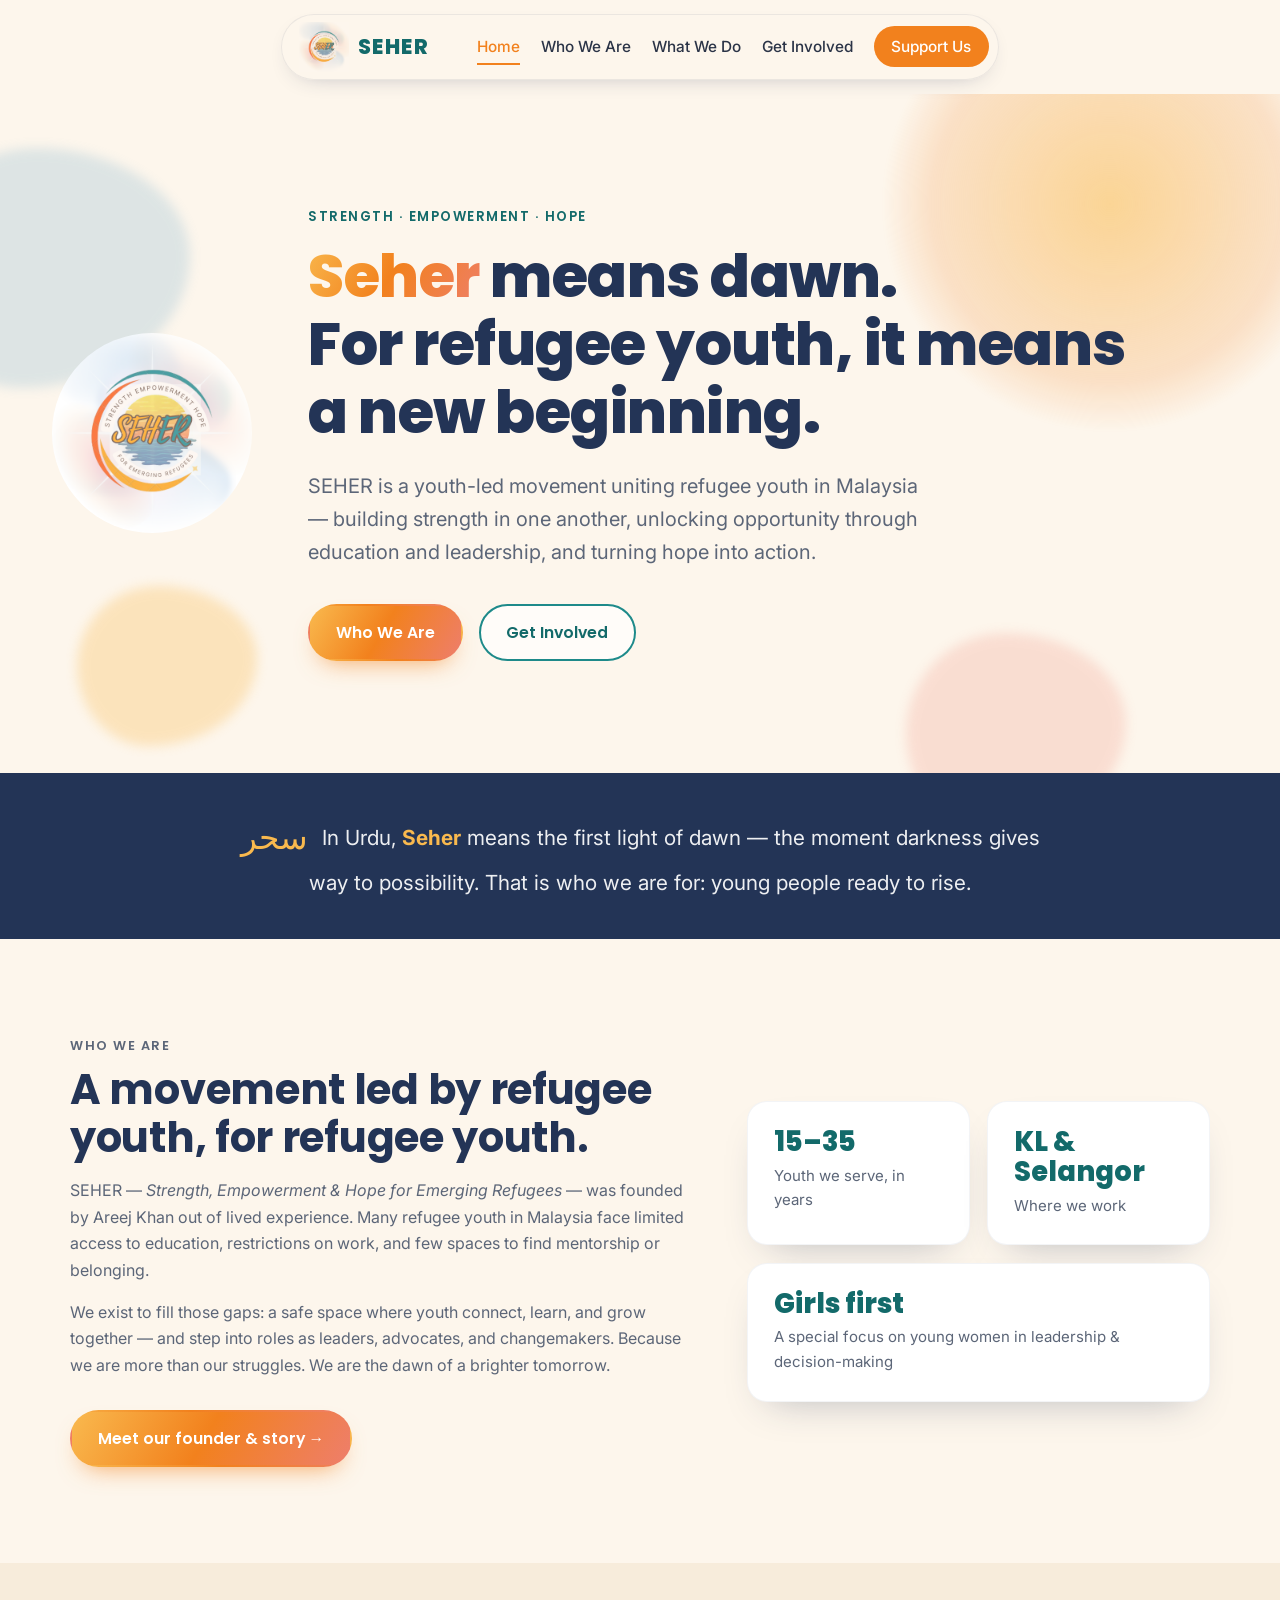
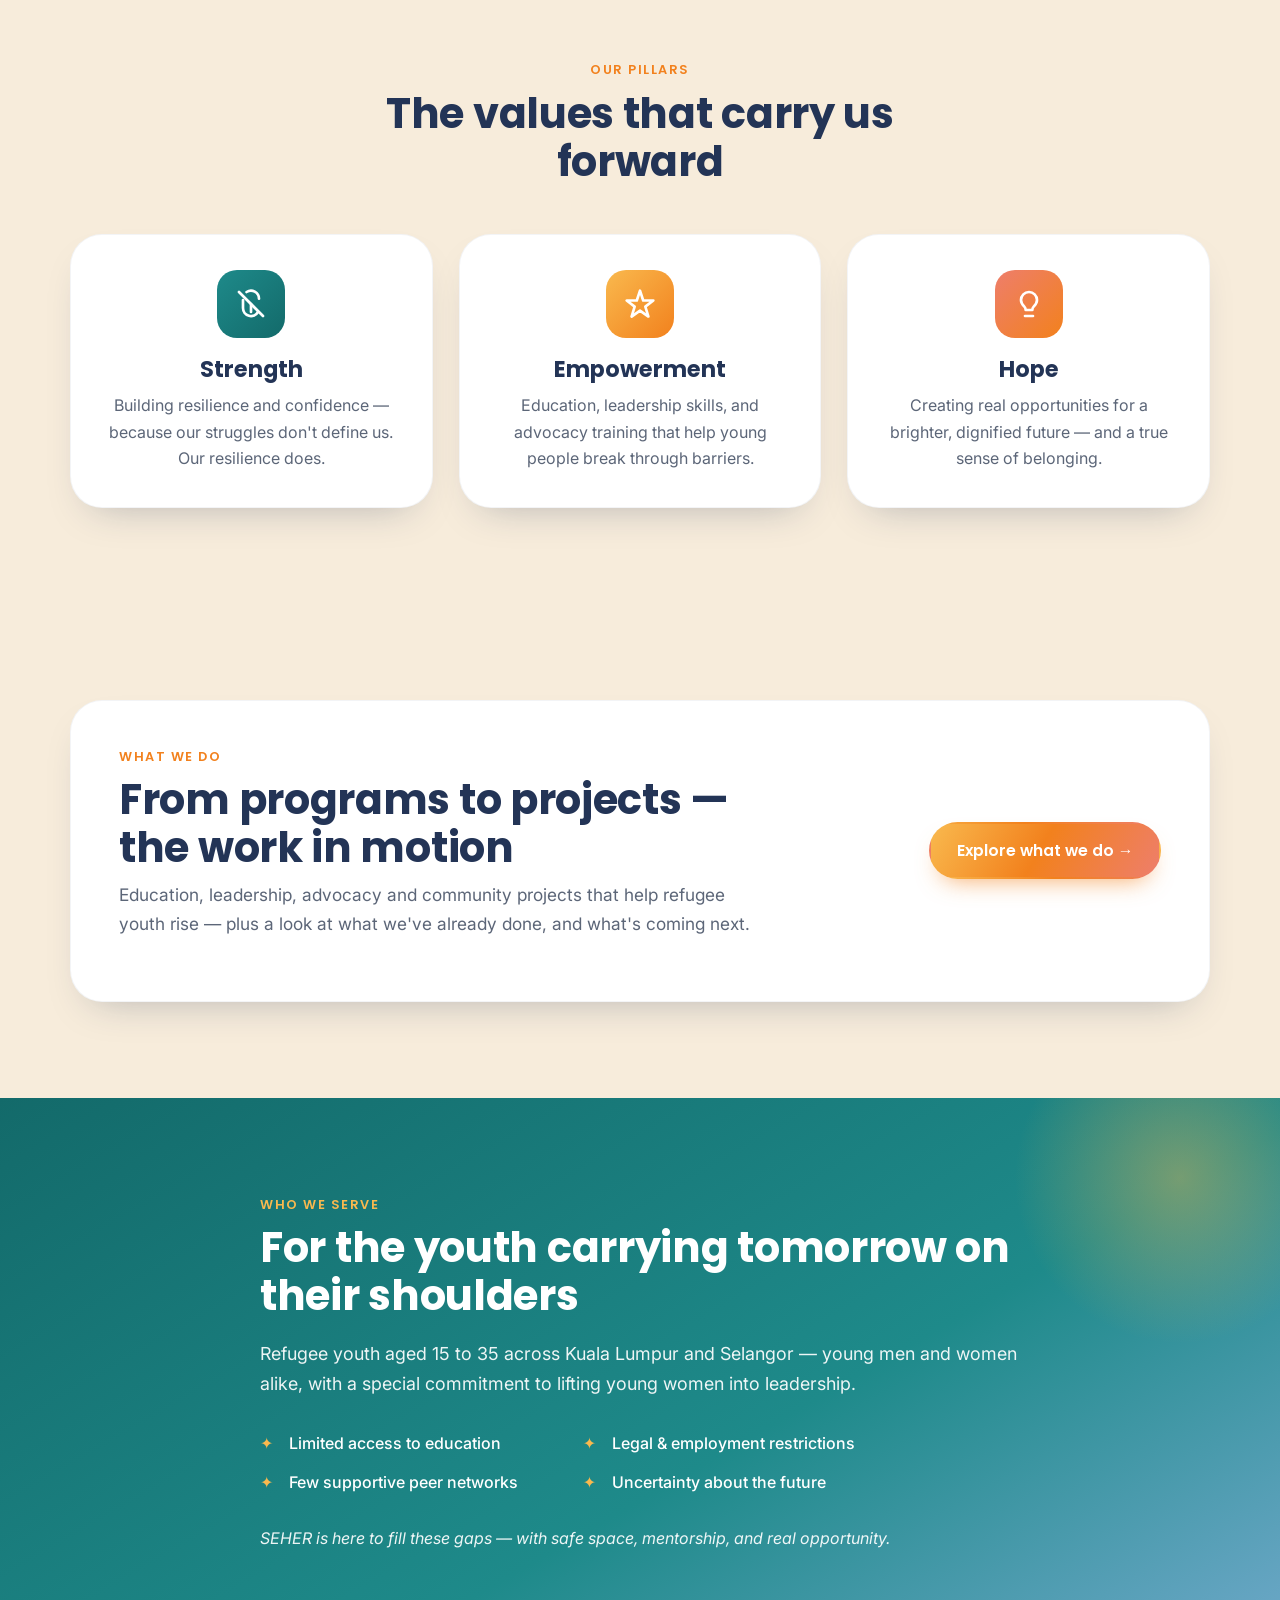
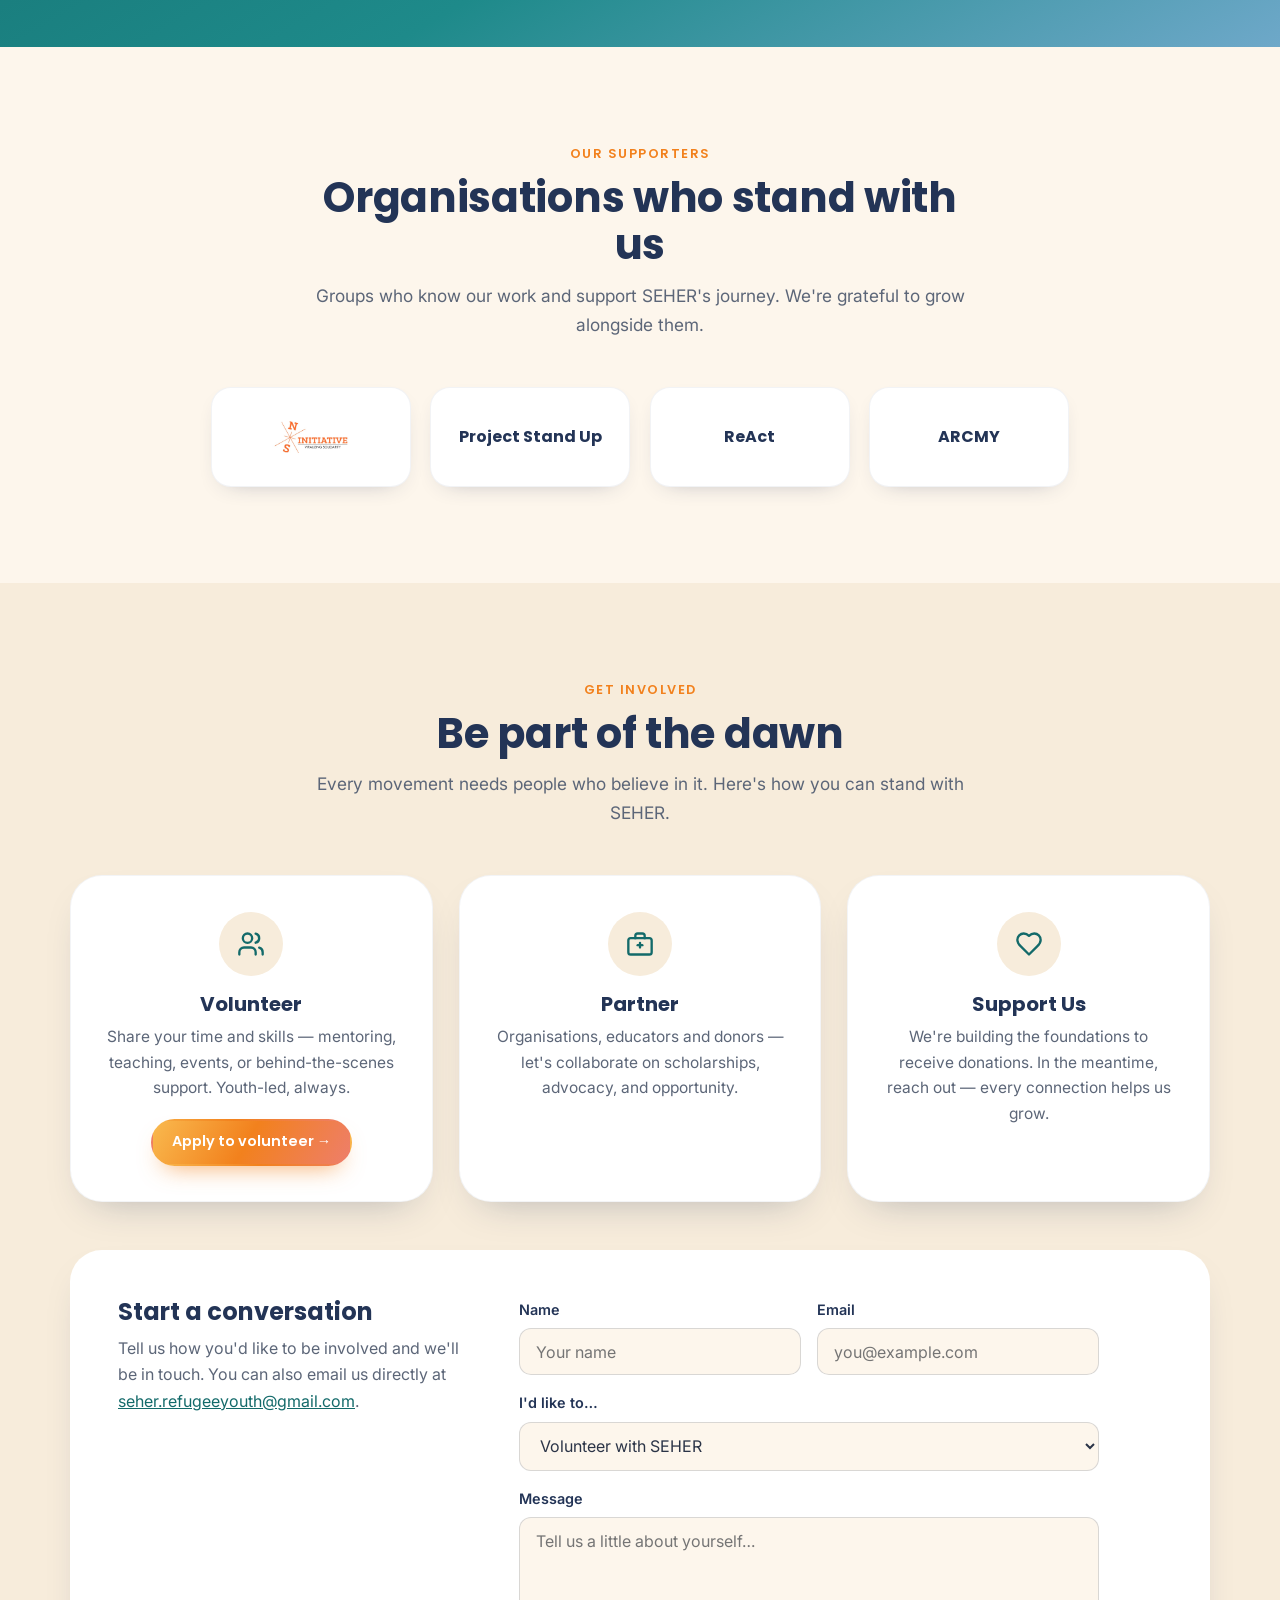
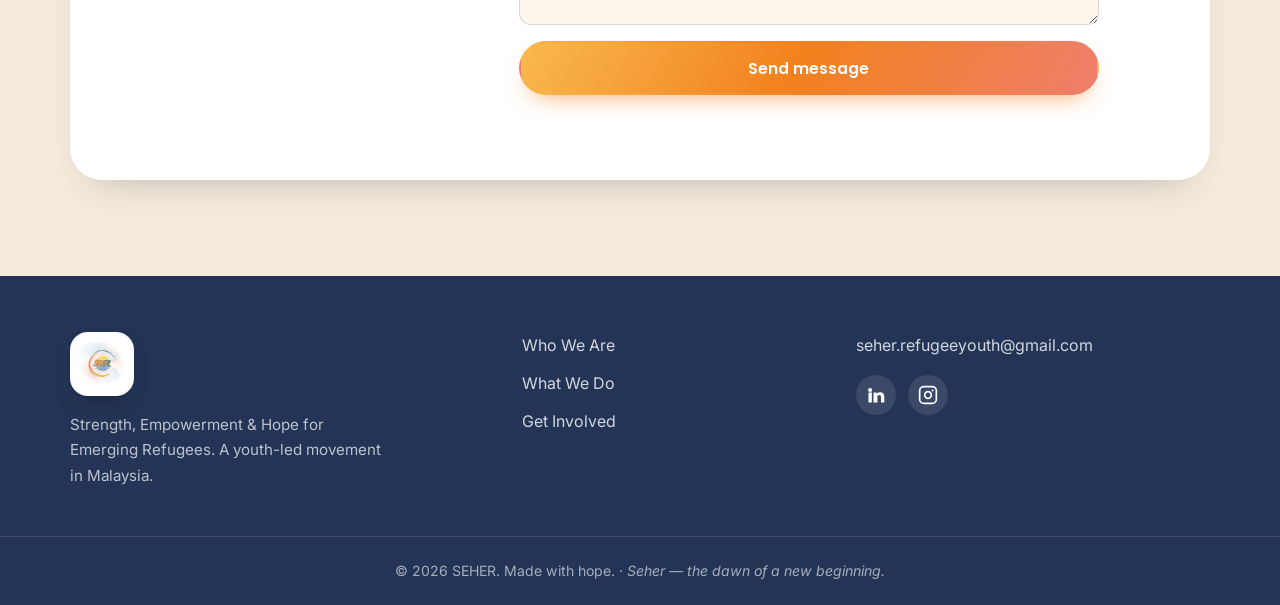
==== commit 6f29a130: "Add files via upload Add Supporters section + volunteer apply button" ====
--- a/index.html
+++ b/index.html
@@ -20,7 +20,7 @@
   <link rel="preconnect" href="https://fonts.gstatic.com" crossorigin />
   <link href="https://fonts.googleapis.com/css2?family=Poppins:wght@500;600;700;800&family=Inter:wght@400;500;600&display=swap" rel="stylesheet" />
 
-  <link rel="stylesheet" href="styles.css?v=2" />
+  <link rel="stylesheet" href="styles.css?v=5" />
 </head>
 <body>
 
@@ -196,6 +196,37 @@
     </div>
   </section>
 
+  <!-- ============ OUR SUPPORTERS ============ -->
+  <section class="section" id="supporters">
+    <div class="container">
+      <div class="section-head">
+        <p class="section-eyebrow">Our Supporters</p>
+        <h2 class="section-title">Organisations who stand with us</h2>
+        <p class="section-lead">Groups who know our work and support SEHER's journey. We're grateful to grow alongside them.</p>
+      </div>
+      <div class="supporters-grid">
+        <a class="supporter" href="https://nsinitiative.net" target="_blank" rel="noopener" aria-label="North South Initiative">
+          <img src="logo-nsi.jpg" alt="North South Initiative" onerror="this.style.display='none'; this.nextElementSibling.style.display='flex';" />
+          <span class="supporter-name" style="display:none;">North South Initiative</span>
+        </a>
+        <a class="supporter" href="https://www.projectstandup.my" target="_blank" rel="noopener" aria-label="Project Stand Up">
+          <img src="logo-psu.png" alt="Project Stand Up" onerror="this.style.display='none'; this.nextElementSibling.style.display='flex';" />
+          <span class="supporter-name" style="display:none;">Project Stand Up</span>
+        </a>
+        <!-- Add ReAct's website link in href when you have it -->
+        <a class="supporter" href="#" aria-label="ReAct">
+          <img src="logo-react.png" alt="ReAct" onerror="this.style.display='none'; this.nextElementSibling.style.display='flex';" />
+          <span class="supporter-name" style="display:none;">ReAct</span>
+        </a>
+        <!-- Add ARCMY's website link in href when you have it -->
+        <a class="supporter" href="#" aria-label="ARCMY">
+          <img src="logo-arcmy.png" alt="ARCMY" onerror="this.style.display='none'; this.nextElementSibling.style.display='flex';" />
+          <span class="supporter-name" style="display:none;">ARCMY</span>
+        </a>
+      </div>
+    </div>
+  </section>
+
   <!-- ============ GET INVOLVED ============ -->
   <section class="section section-tint" id="involved">
     <div class="container">
@@ -212,6 +243,7 @@
           </div>
           <h3>Volunteer</h3>
           <p>Share your time and skills — mentoring, teaching, events, or behind-the-scenes support. Youth-led, always.</p>
+          <a href="https://forms.fillout.com/t/4xUbmsZgVjus" target="_blank" rel="noopener" class="btn btn-primary btn-sm" style="margin-top:1.1rem;">Apply to volunteer →</a>
         </article>
         <article class="involved-card">
           <div class="involved-icon" aria-hidden="true">
--- a/styles.css
+++ b/styles.css
@@ -230,7 +230,7 @@
 .impact-photo-ph { display: none; flex-direction: column; align-items: center; gap: .6rem; color: rgba(255,255,255,.85); font-size: .95rem; font-weight: 500; }
 .impact-photo-ph svg { width: 42px; height: 42px; }
 .impact-photo.no-photo .impact-photo-ph { display: flex; }
-.impact-stats { display: grid; grid-template-columns: 1fr 1fr; gap: 1rem; margin-bottom: 1.6rem; }
+.impact-stats { display: grid; grid-template-columns: repeat(auto-fit, minmax(150px, 1fr)); gap: 1rem; margin-bottom: 1.8rem; }
 .impact-stat {
   background: var(--cream-deep); border-radius: var(--radius); padding: 1.1rem 1.2rem;
   border: 1px solid rgba(35,52,86,.05);
@@ -247,6 +247,22 @@
 .impact-footer { display: flex; flex-wrap: wrap; align-items: center; justify-content: space-between; gap: 1.2rem; }
 .impact-credits { margin: 0; color: var(--muted); font-size: .95rem; }
 .impact-credits strong { color: var(--ink); }
+.impact-text { margin-bottom: 2rem; }
+.impact-text p { color: var(--muted); }
+.impact-text p + p { margin-top: 1rem; }
+
+/* ---------- Camp photo gallery ---------- */
+.camp-gallery { display: grid; grid-template-columns: repeat(2, 1fr); gap: .8rem; margin: 1.8rem 0; }
+.camp-shot {
+  margin: 0; border-radius: 16px; overflow: hidden; box-shadow: var(--shadow-sm);
+  aspect-ratio: 4 / 3; background: var(--cream-deep);
+}
+.camp-shot img { width: 100%; height: 100%; object-fit: cover; display: block; transition: transform .5s ease; }
+.camp-shot:hover img { transform: scale(1.06); }
+.camp-feature { grid-column: 1 / -1; aspect-ratio: 16 / 9; }
+@media (min-width: 700px) {
+  .camp-gallery { grid-template-columns: repeat(4, 1fr); }
+}
 
 /* ---------- Pillars ---------- */
 .pillars-grid { display: grid; grid-template-columns: repeat(3, 1fr); gap: 1.6rem; }
@@ -471,6 +487,22 @@
 .next-card p { color: var(--muted); max-width: 560px; margin: 0 auto; }
 .next-cta-line { font-weight: 600; color: var(--navy) !important; margin-top: 1.4rem !important; }
 .next-card .btn { margin-top: 1.2rem; }
+
+/* ---------- Our Supporters ---------- */
+.supporters-grid { display: flex; flex-wrap: wrap; justify-content: center; gap: 1.2rem; }
+.supporter {
+  flex: 0 1 200px; min-height: 100px;
+  background: #fff; border-radius: var(--radius); border: 1px solid rgba(35,52,86,.06);
+  box-shadow: var(--shadow-sm);
+  display: flex; align-items: center; justify-content: center; padding: 1.2rem 1.4rem;
+  text-decoration: none; transition: transform .2s ease, box-shadow .2s ease;
+}
+.supporter:hover { transform: translateY(-4px); box-shadow: var(--shadow); }
+.supporter img { max-height: 58px; max-width: 100%; width: auto; object-fit: contain; }
+.supporter-name {
+  font-family: "Poppins", sans-serif; font-weight: 700; color: var(--navy); font-size: 1rem;
+  text-align: center; align-items: center; justify-content: center;
+}
 
 /* ===================================================================
    Responsive
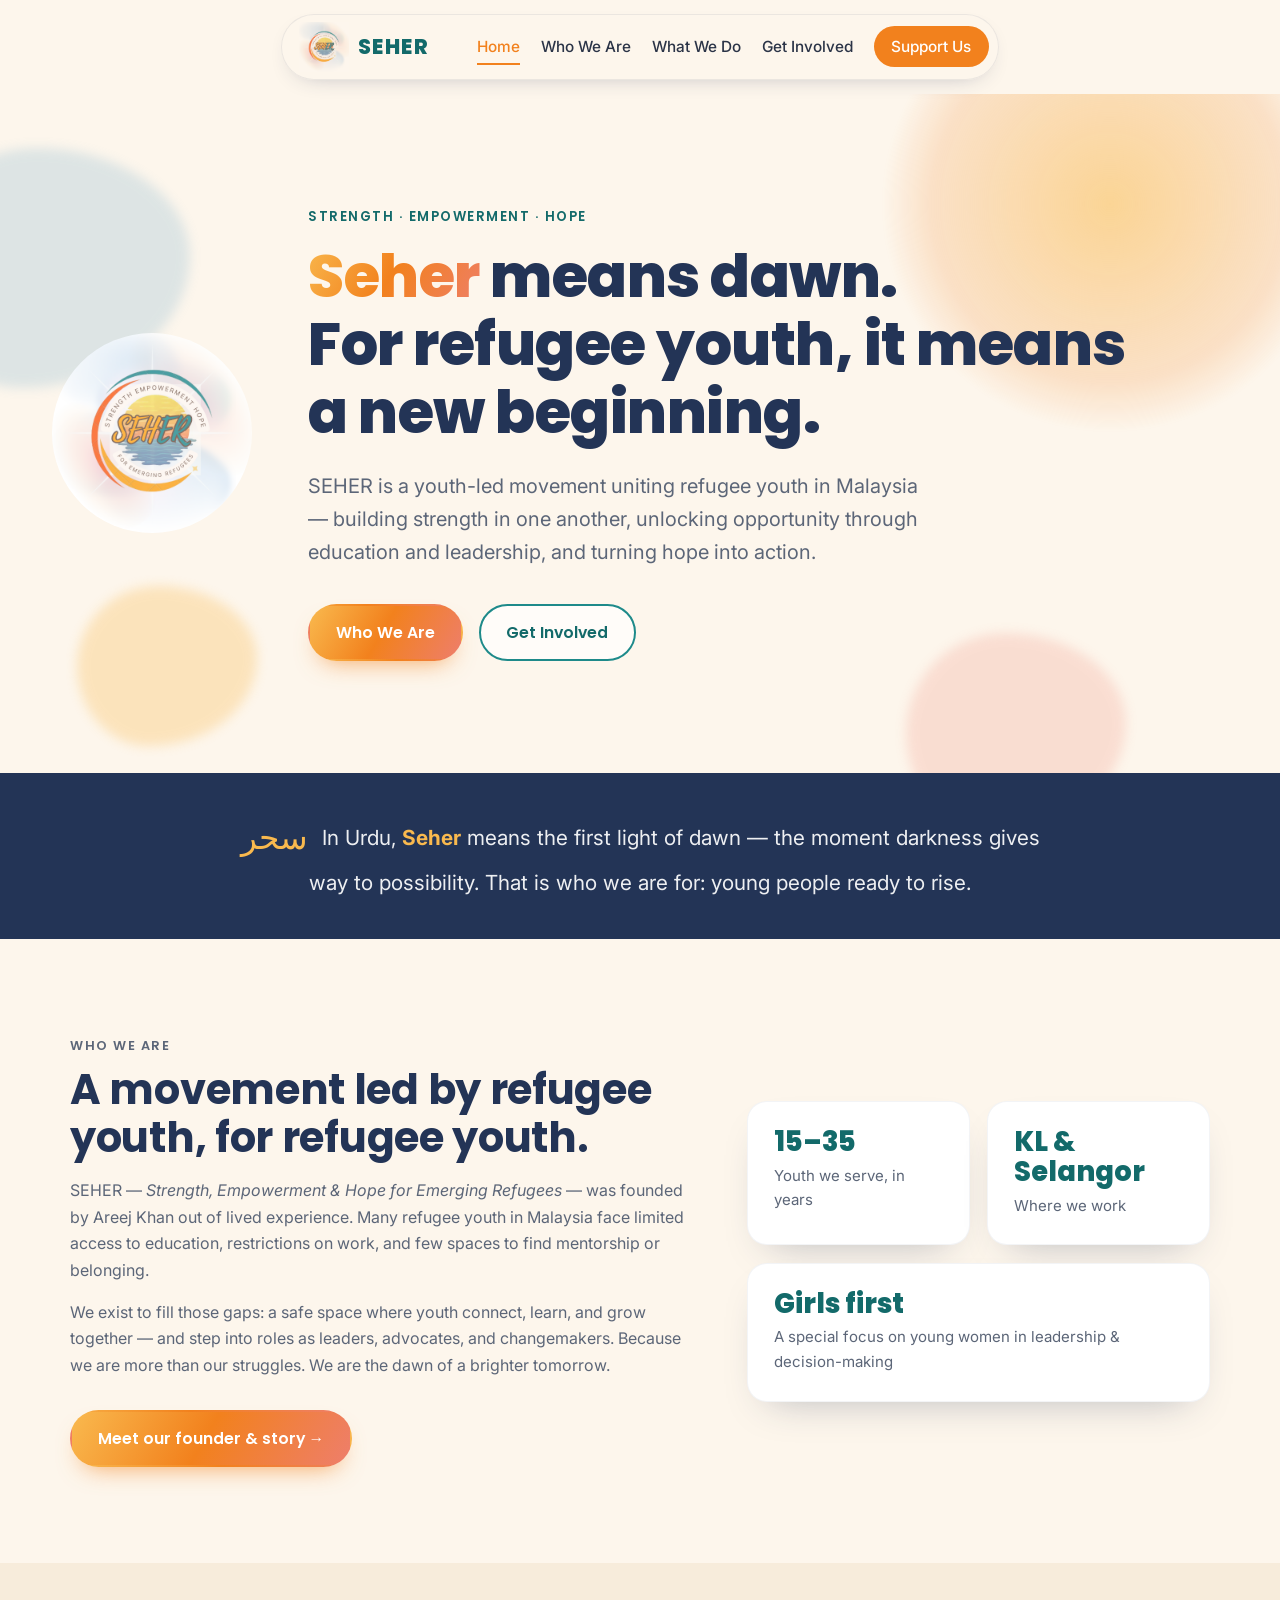
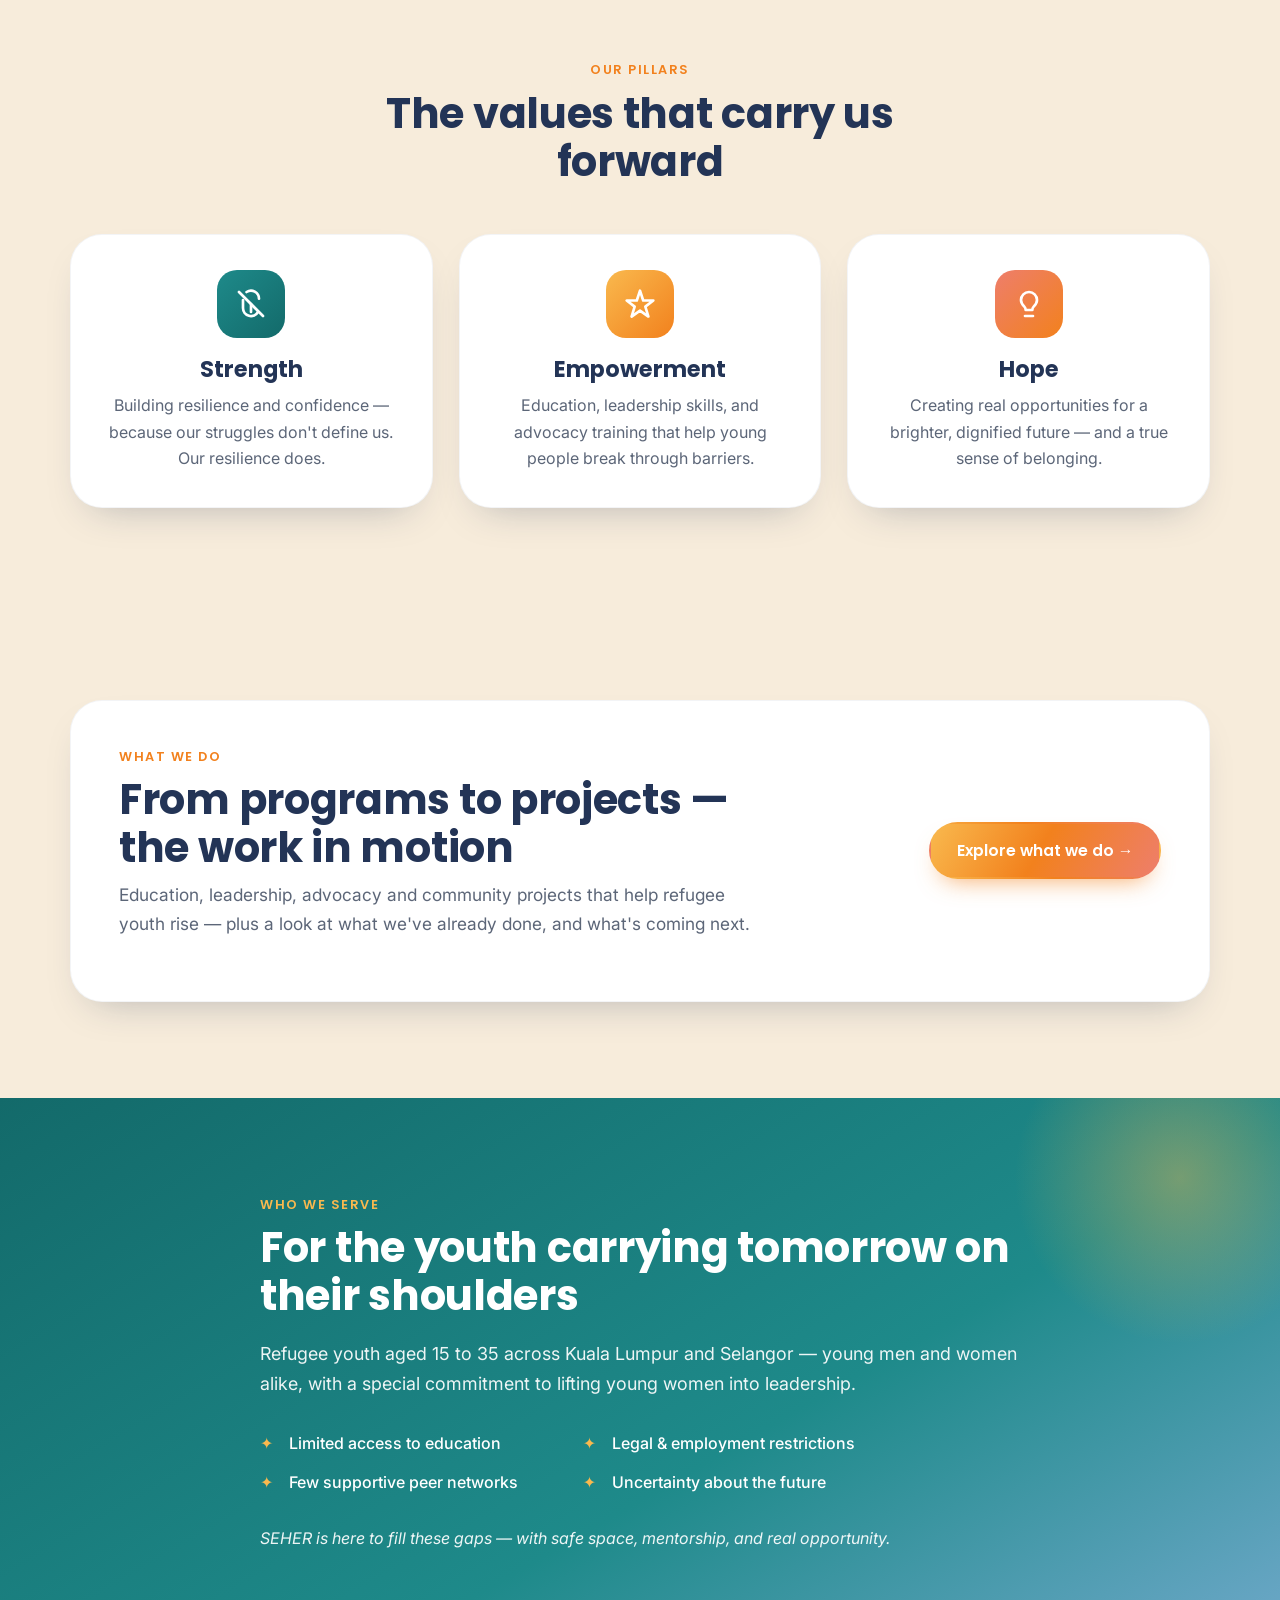
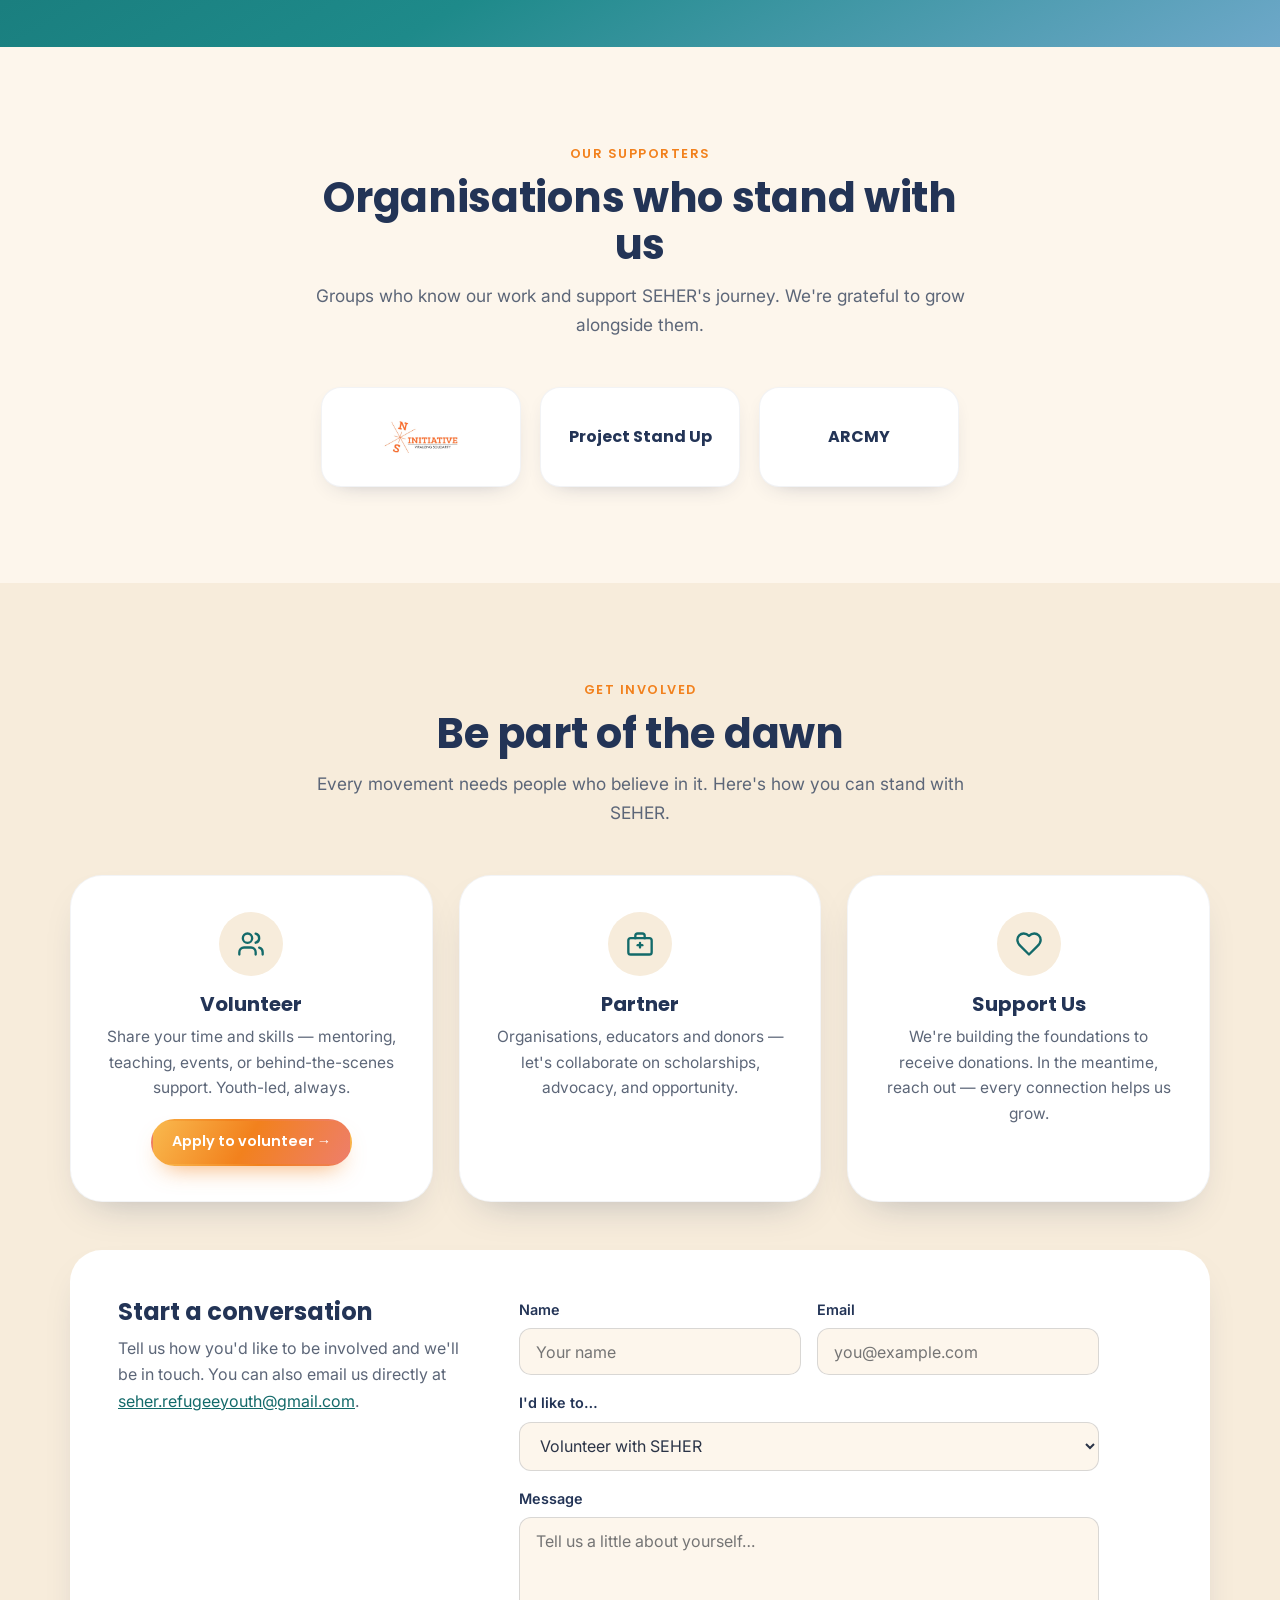
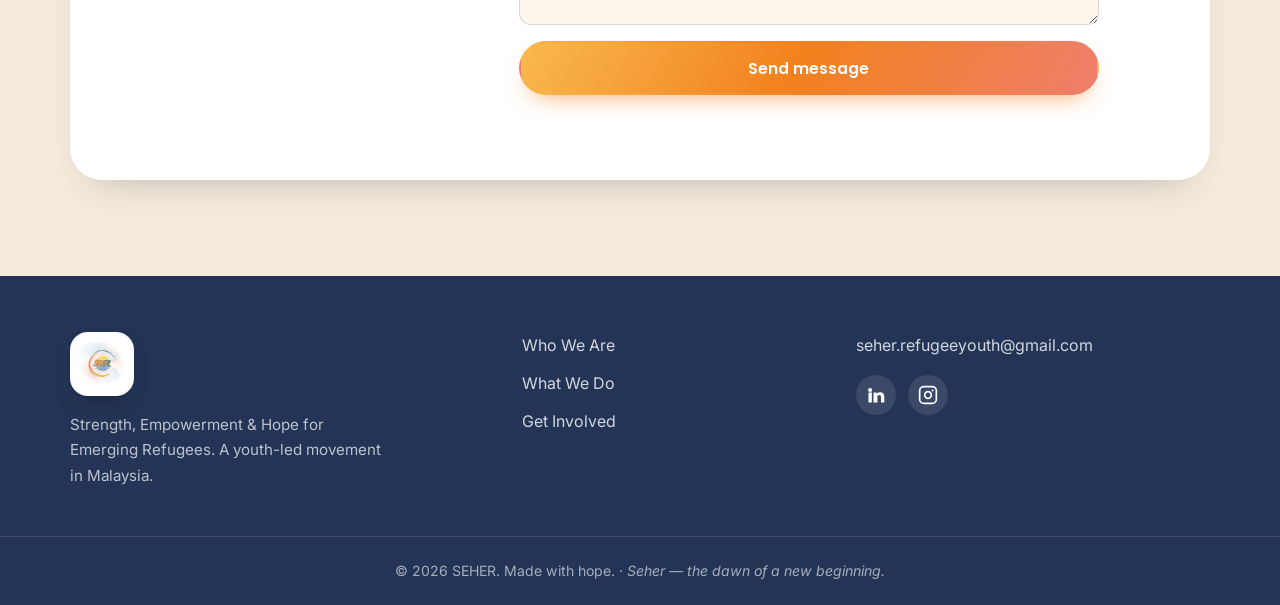
==== commit 3716d586: "Add files via upload" ====
--- a/index.html
+++ b/index.html
@@ -213,11 +213,6 @@
           <img src="logo-psu.png" alt="Project Stand Up" onerror="this.style.display='none'; this.nextElementSibling.style.display='flex';" />
           <span class="supporter-name" style="display:none;">Project Stand Up</span>
         </a>
-        <!-- Add ReAct's website link in href when you have it -->
-        <a class="supporter" href="#" aria-label="ReAct">
-          <img src="logo-react.png" alt="ReAct" onerror="this.style.display='none'; this.nextElementSibling.style.display='flex';" />
-          <span class="supporter-name" style="display:none;">ReAct</span>
-        </a>
         <!-- Add ARCMY's website link in href when you have it -->
         <a class="supporter" href="#" aria-label="ARCMY">
           <img src="logo-arcmy.png" alt="ARCMY" onerror="this.style.display='none'; this.nextElementSibling.style.display='flex';" />
